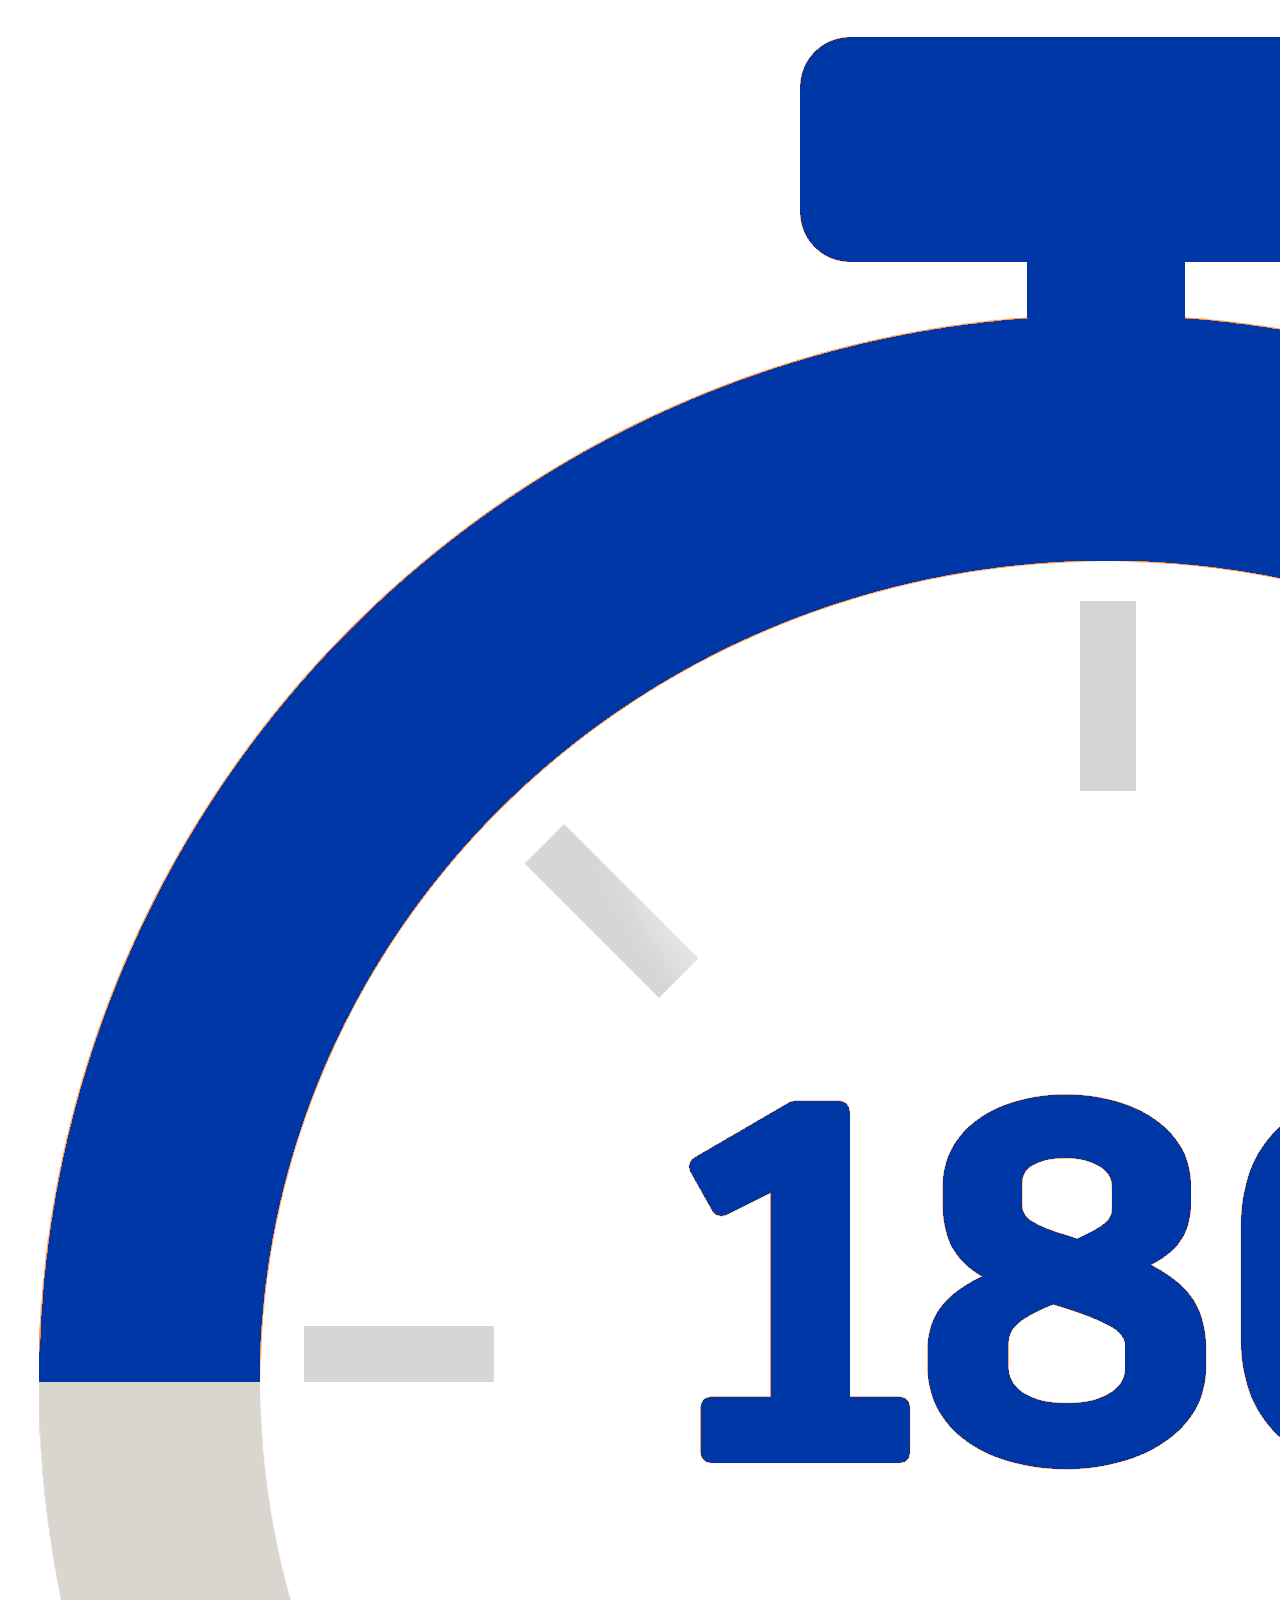
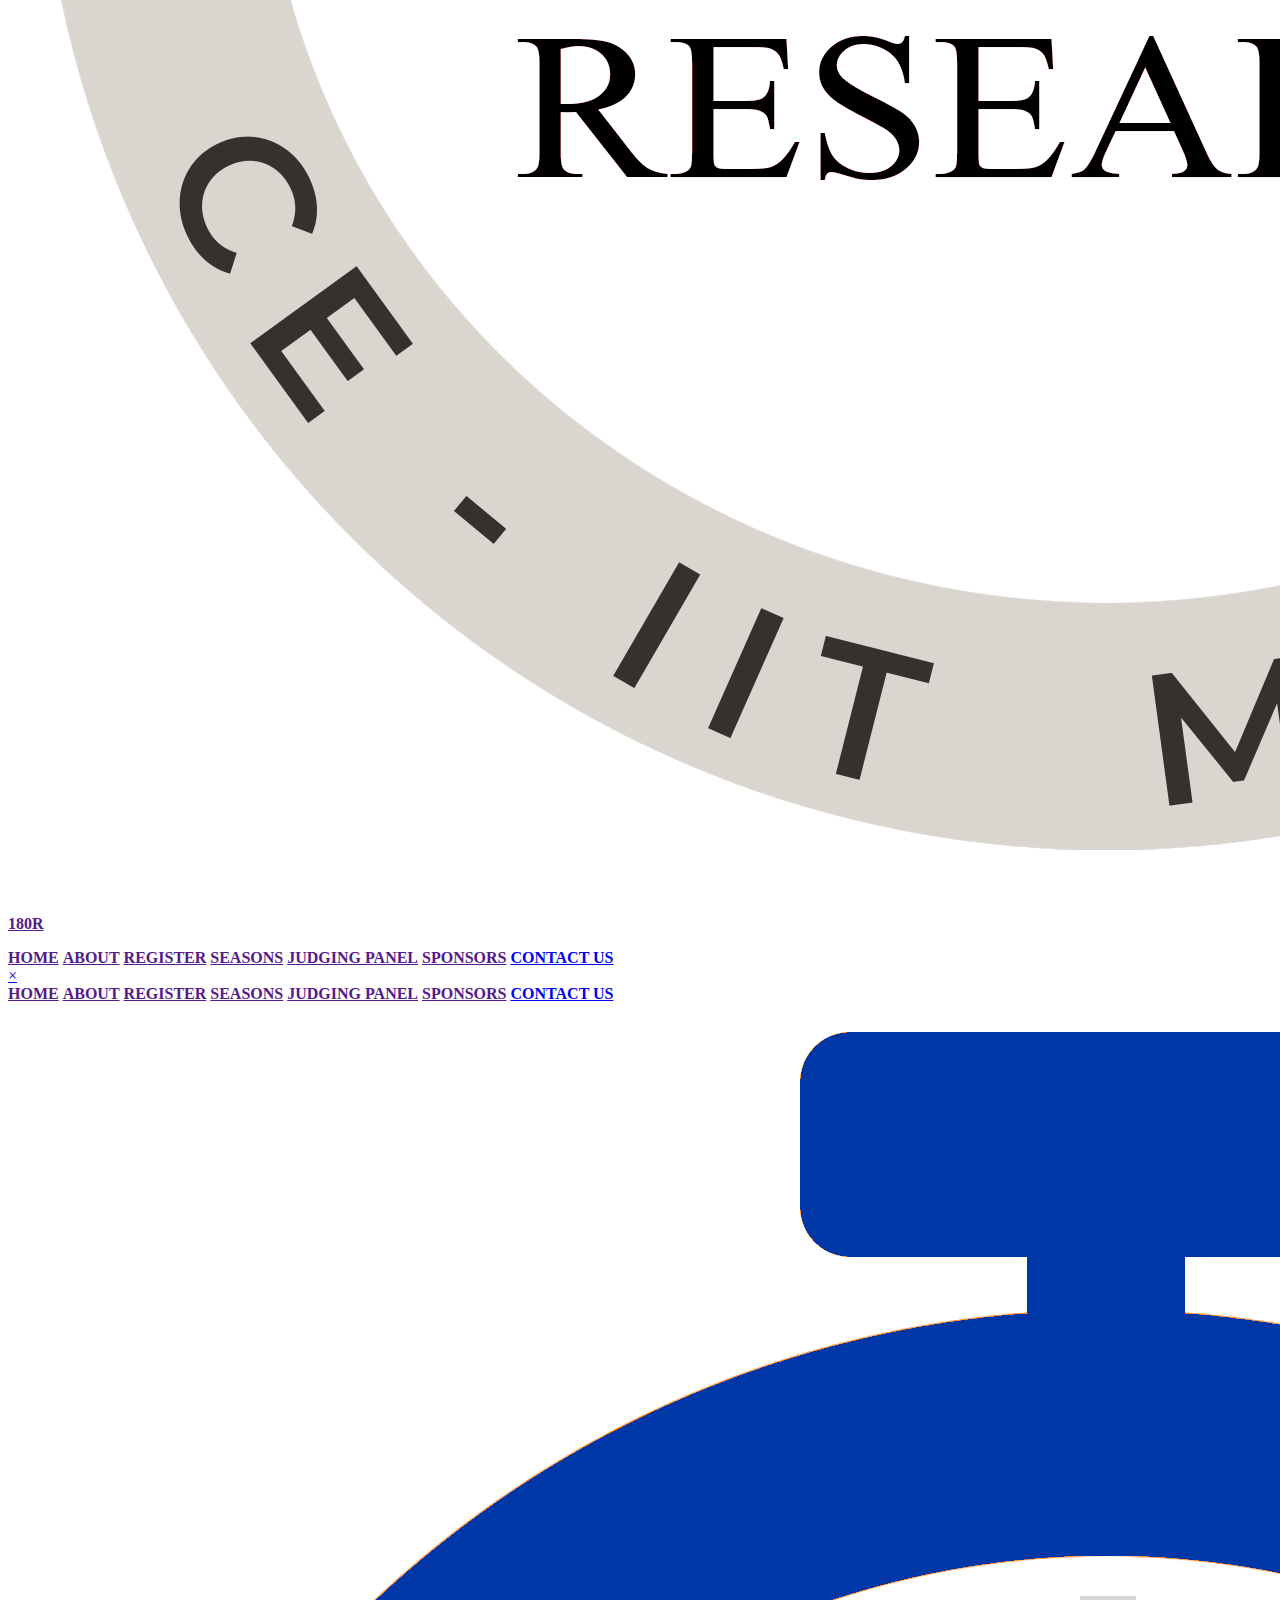
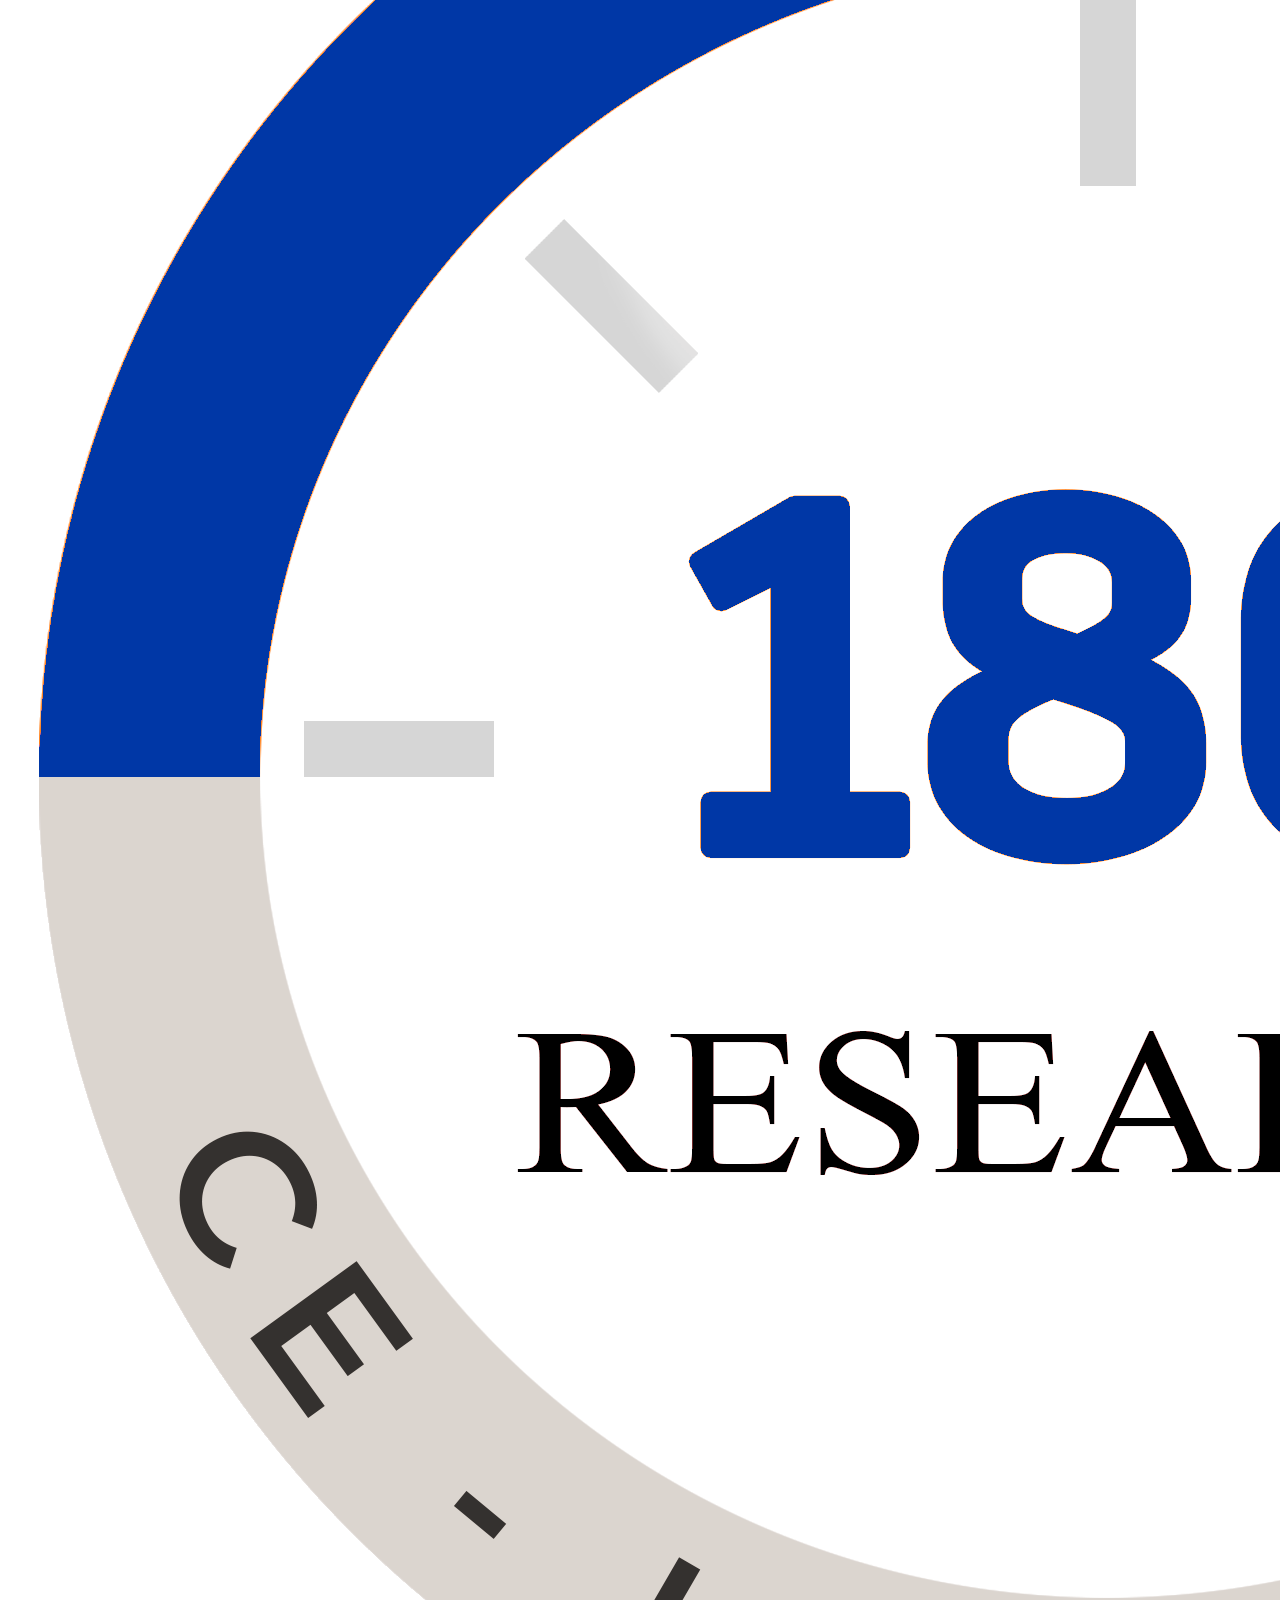
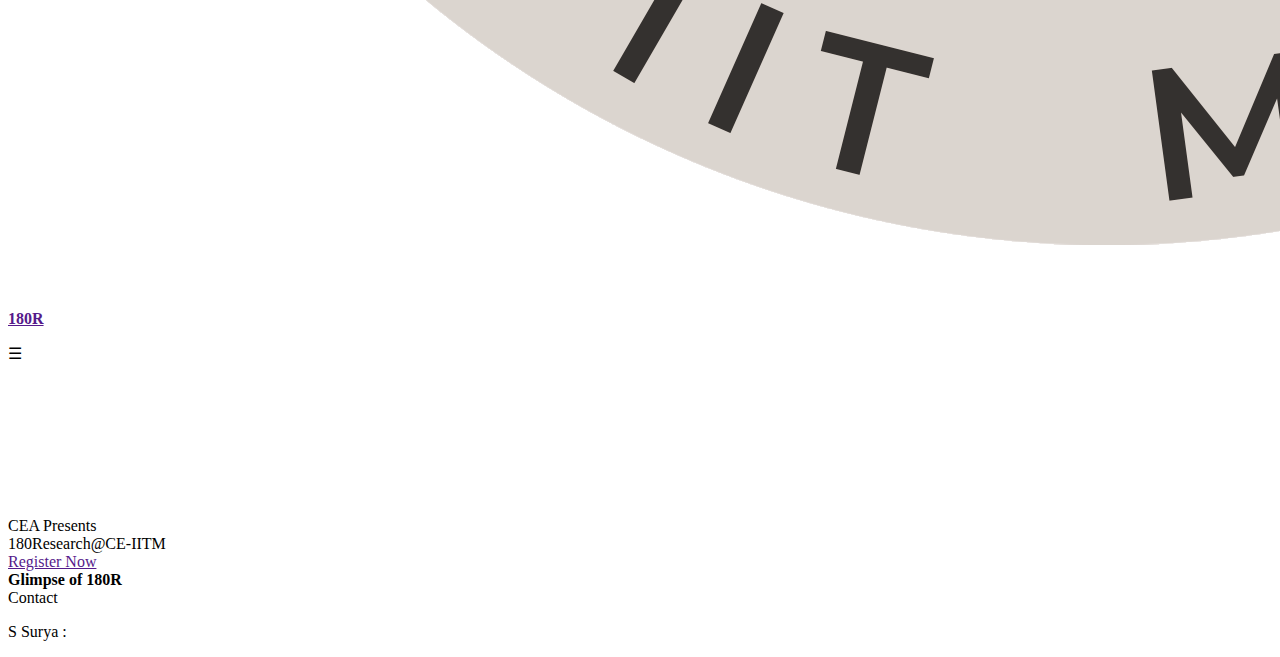
==== index.html @ 9e599d55 "Update and rename home.html to index.html" ====
<!DOCTYPE html>
<html>
<head>
<meta name="viewport" content="width=device-width, initial-scale=1">
<title>180R</title>
<link rel="stylesheet" type="text/css" href="style.css">
</head>
<body>

<script src="js.js"></script>

<div id="navbar">
  <a href="" style="padding: 0;"><img src='180R-Logo.png'><p><b>180R</b></p></a>
  <a href=""><b>HOME</b></a>
  <a href=""><b>ABOUT</b></a>
  <a href=""><b>REGISTER</b></a>
  <a href=""><b>SEASONS</b></a>
  <a href=""><b>JUDGING PANEL</b></a>
  <a href=""><b>SPONSORS</b></a>
  <a href="#contact"><b>CONTACT US</b></a>
</div>

<div id="menu" class="overlay">
    <a href="javascript:void(0)" class="closebtn" onclick="closeMenu()">&times;</a>
    <div class="overlay-content">
    <a href=""><b>HOME</b></a>
    <a href=""><b>ABOUT</b></a>
    <a href=""><b>REGISTER</b></a>
    <a href=""><b>SEASONS</b></a>
    <a href=""><b>JUDGING PANEL</b></a>
    <a href=""><b>SPONSORS</b></a>
    <a href="#contact" onclick="closeMenu()"><b>CONTACT US</b></a></div>
</div>

<div id="mobile-navbar">
    <a href="" id="mobile" style="padding: 0;"><img src='180R-Logo.png'>
    <p><b>180R</b></p></a>
    <span onclick="openMenu()">&#9776;</span>
</div>

<section id="video-slides">
    <video id="slider" autoplay muted loop>
        <source src="180R.mp4" type="video/mp4">
    </video>
    <div class="text"><span>CEA Presents</span><br>180Research@CE-IITM</div>
    <a href="" class="register">Register Now</a>
</section>

<section id="glimpse">
    <span><b>Glimpse of 180R</b></span><br>
</section>

<section id="contact">
    <span>Contact</span><br>
    <p>S Surya :</p>
</section>
</body>
</html>
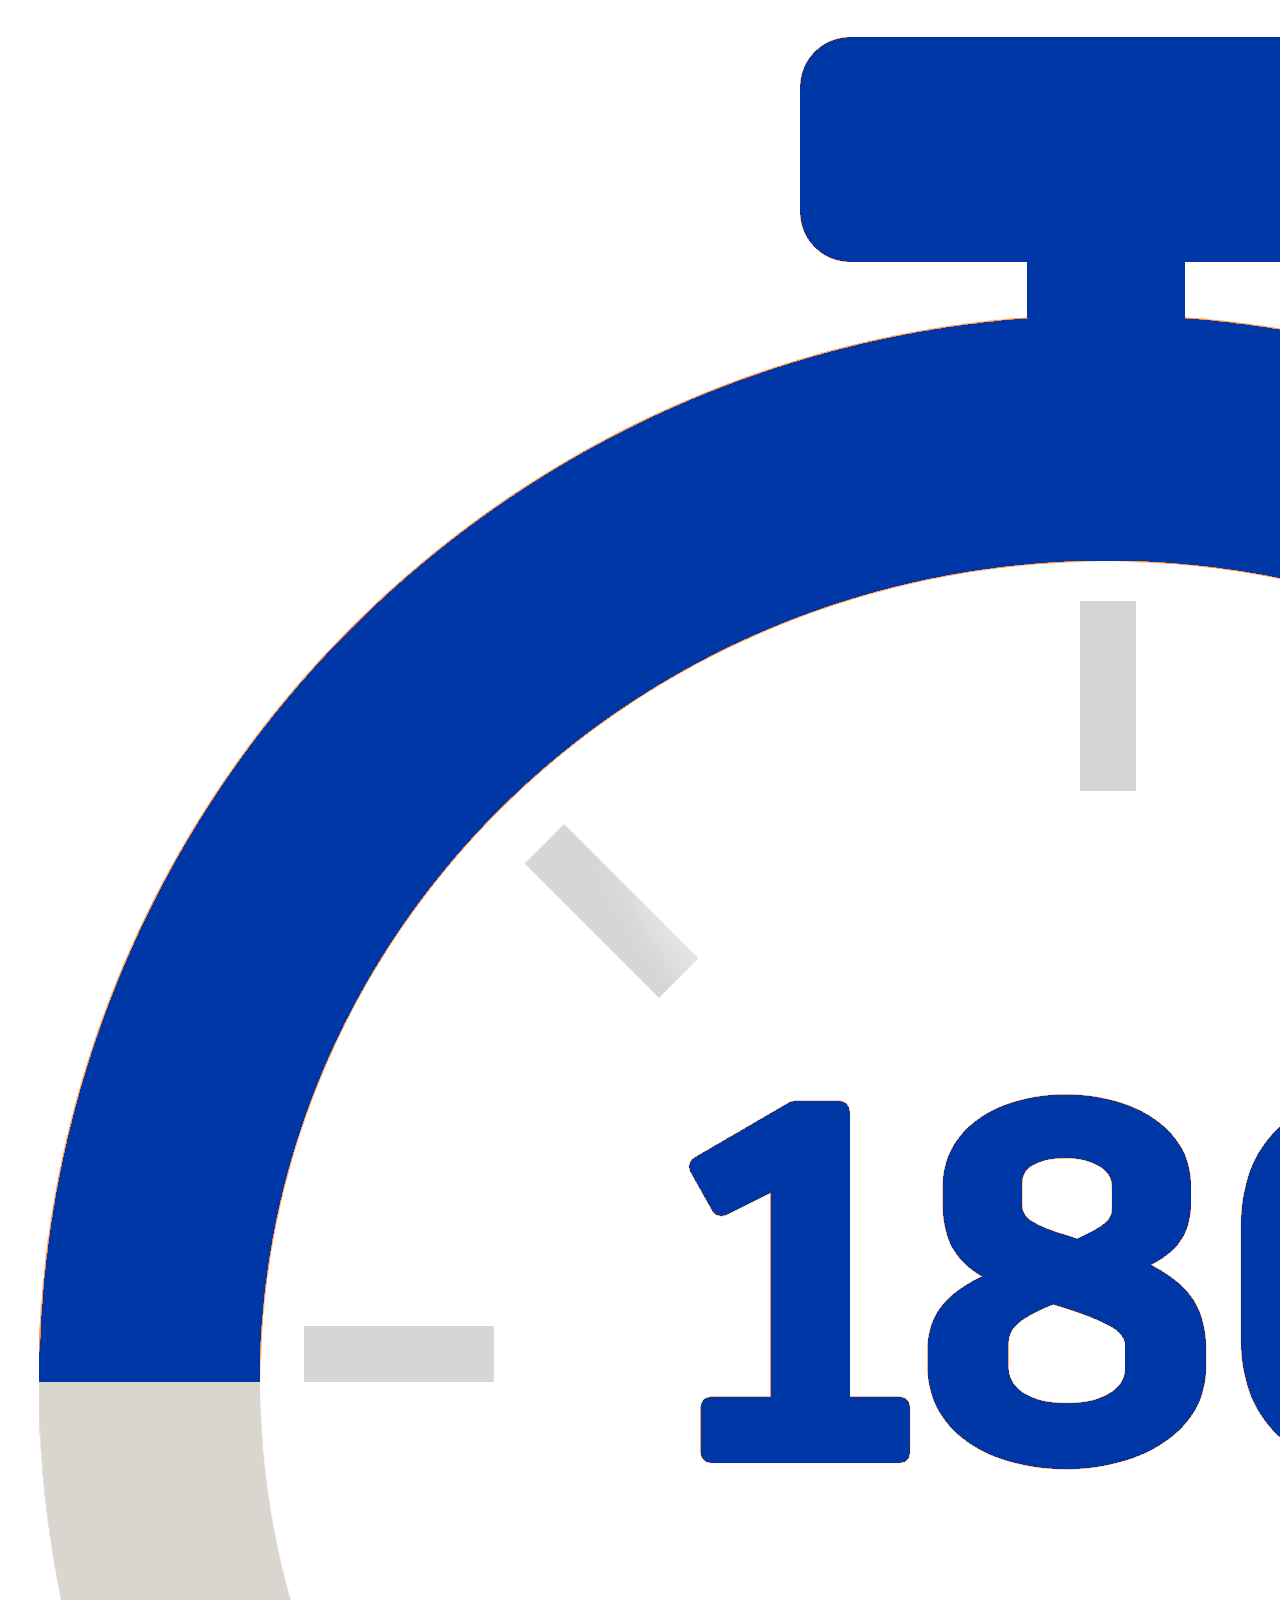
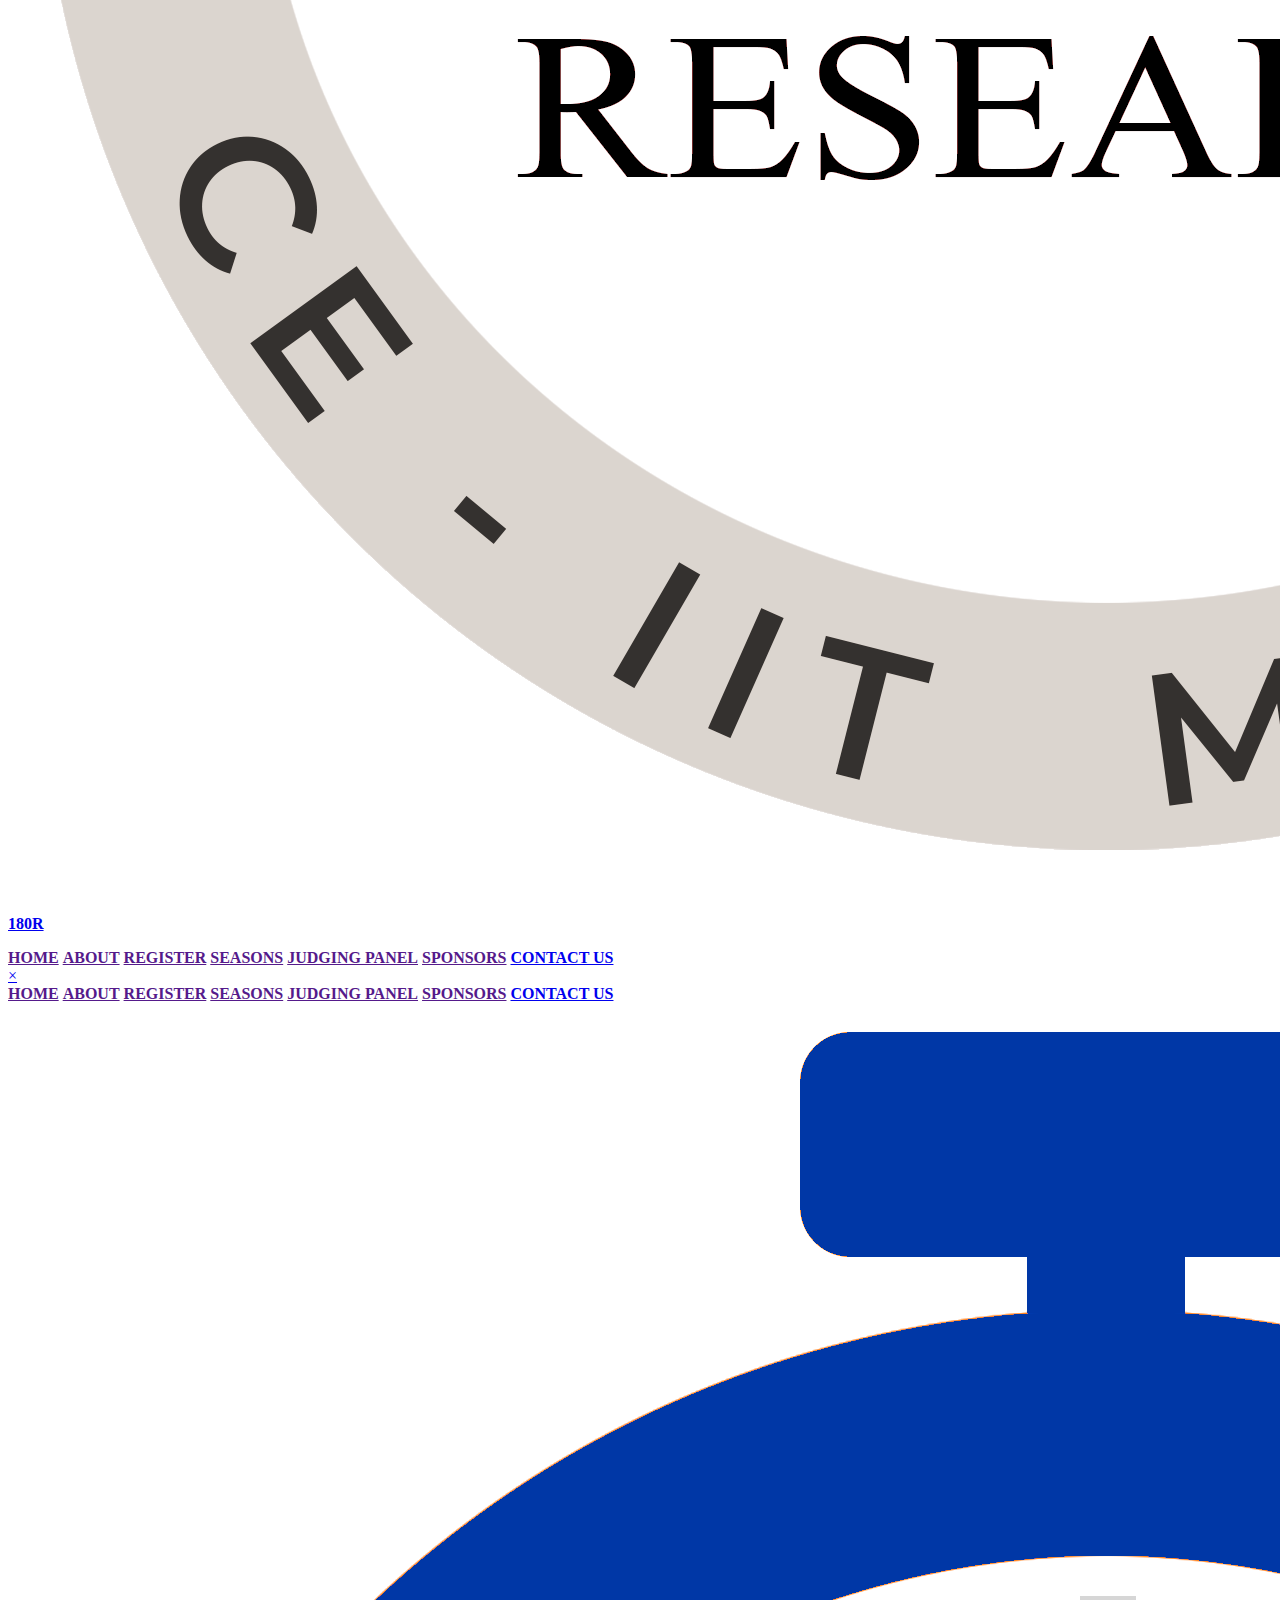
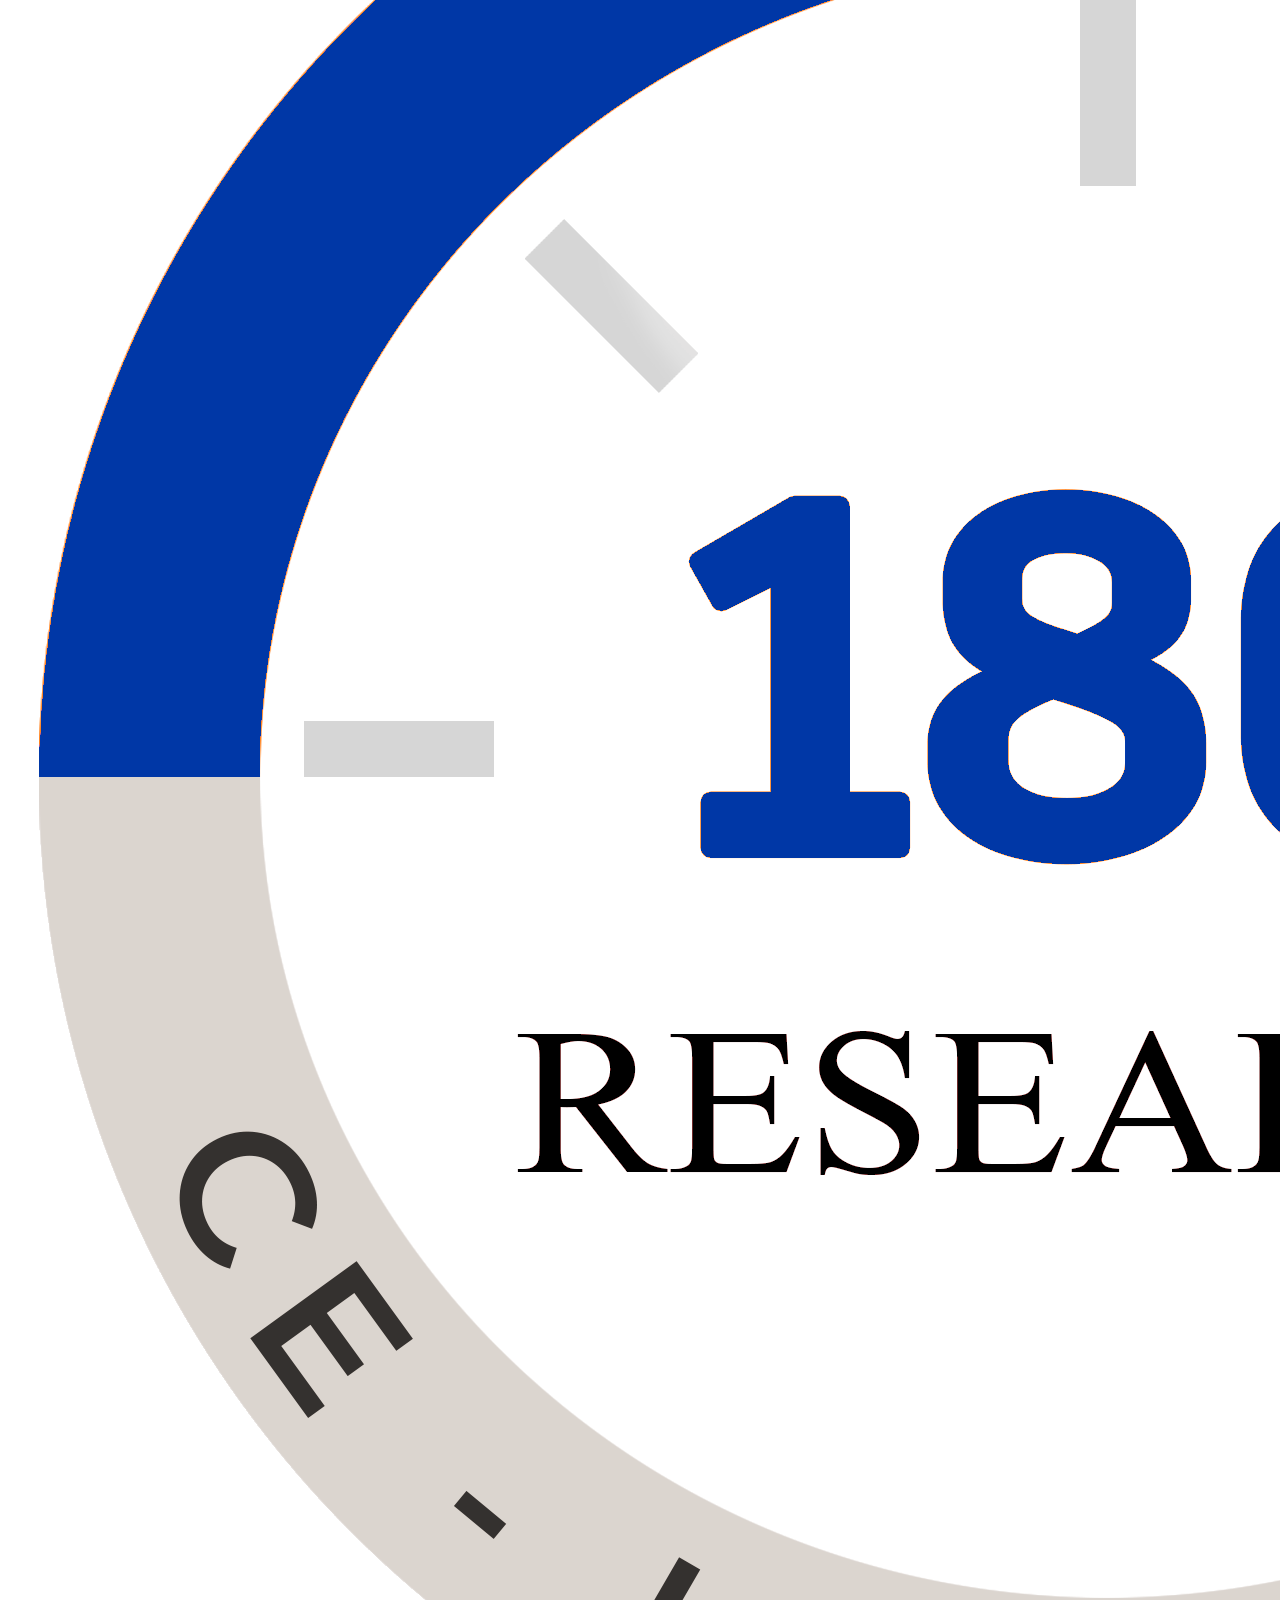
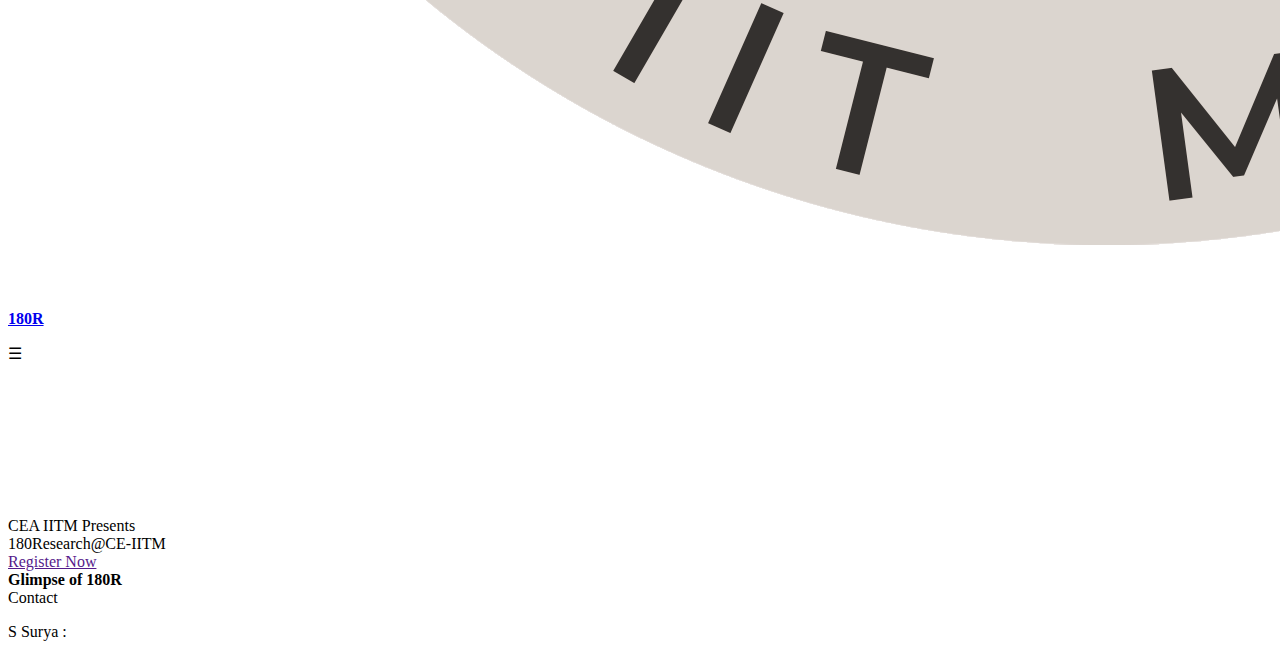
==== commit 6d244157: "Update index.html" ====
--- a/index.html
+++ b/index.html
@@ -10,7 +10,7 @@
 <script src="js.js"></script>
 
 <div id="navbar">
-  <a href="" style="padding: 0;"><img src='180R-Logo.png'><p><b>180R</b></p></a>
+  <a href="index.html" style="padding: 0;"><img src='180R-Logo.png'><p><b>180R</b></p></a>
   <a href=""><b>HOME</b></a>
   <a href=""><b>ABOUT</b></a>
   <a href=""><b>REGISTER</b></a>
@@ -29,11 +29,11 @@
     <a href=""><b>SEASONS</b></a>
     <a href=""><b>JUDGING PANEL</b></a>
     <a href=""><b>SPONSORS</b></a>
-    <a href="#contact" onclick="closeMenu()"><b>CONTACT US</b></a></div>
+    <a href="index.html#contact" onclick="closeMenu()"><b>CONTACT US</b></a></div>
 </div>
 
 <div id="mobile-navbar">
-    <a href="" id="mobile" style="padding: 0;"><img src='180R-Logo.png'>
+    <a href="index.html" id="mobile" style="padding: 0;"><img src='180R-Logo.png'>
     <p><b>180R</b></p></a>
     <span onclick="openMenu()">&#9776;</span>
 </div>
@@ -42,7 +42,7 @@
     <video id="slider" autoplay muted loop>
         <source src="180R.mp4" type="video/mp4">
     </video>
-    <div class="text"><span>CEA Presents</span><br>180Research@CE-IITM</div>
+    <div class="text"><span>CEA IITM Presents</span><br>180Research@CE-IITM</div>
     <a href="" class="register">Register Now</a>
 </section>
 
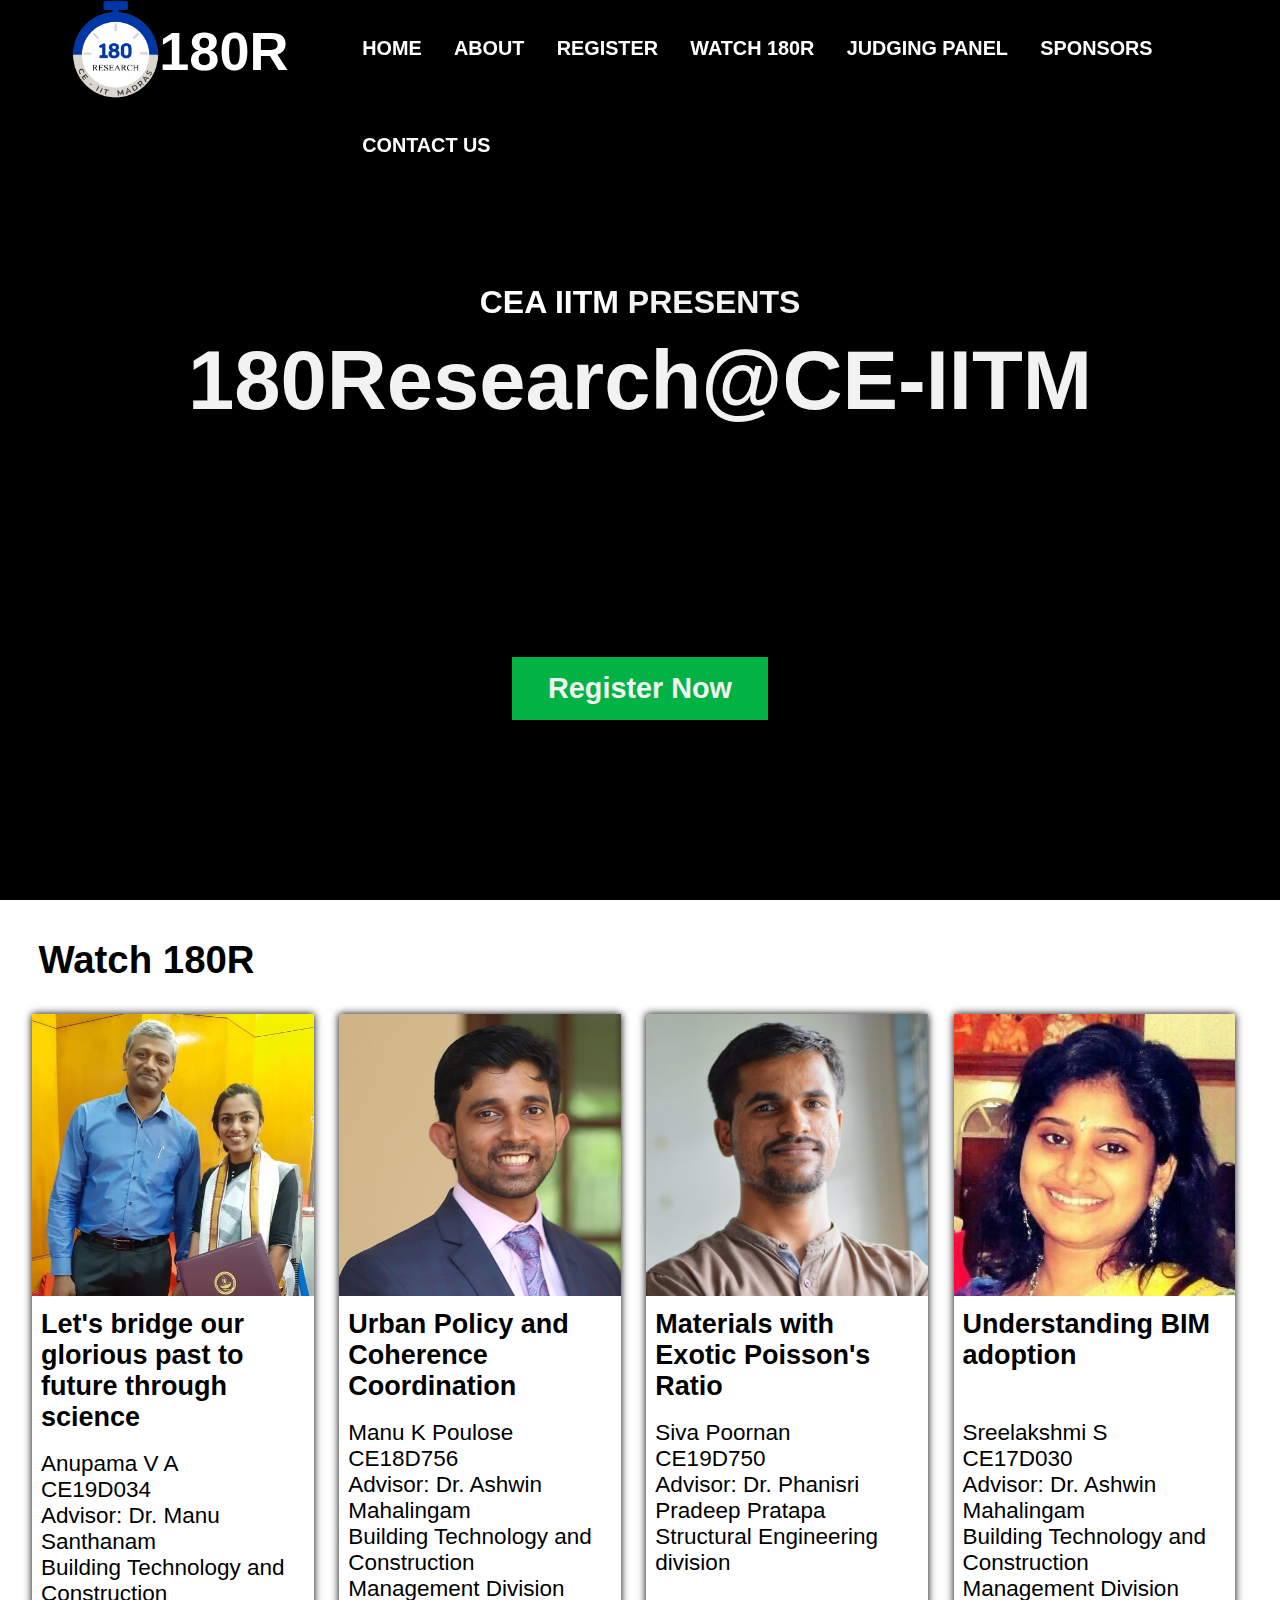
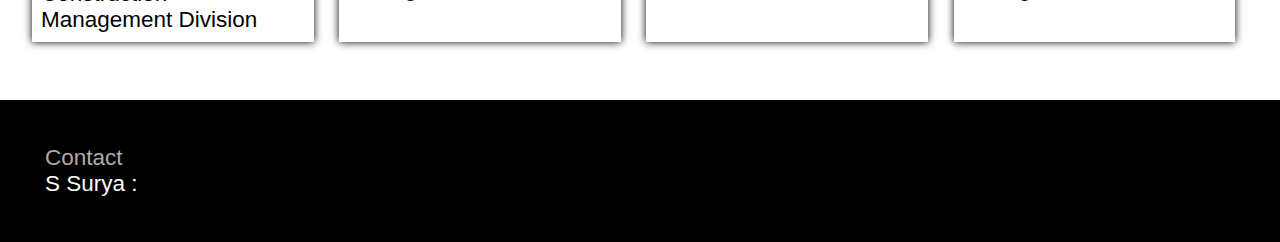
==== commit 689e4788: "Cards" ====
--- a/index.html
+++ b/index.html
@@ -11,10 +11,10 @@
 
 <div id="navbar">
   <a href="index.html" style="padding: 0;"><img src='180R-Logo.png'><p><b>180R</b></p></a>
-  <a href=""><b>HOME</b></a>
-  <a href=""><b>ABOUT</b></a>
+  <a href="index.html"><b>HOME</b></a>
+  <a href="about.html"><b>ABOUT</b></a>
   <a href=""><b>REGISTER</b></a>
-  <a href=""><b>SEASONS</b></a>
+  <a href=""><b>WATCH 180R</b></a>
   <a href=""><b>JUDGING PANEL</b></a>
   <a href=""><b>SPONSORS</b></a>
   <a href="#contact"><b>CONTACT US</b></a>
@@ -23,31 +23,54 @@
 <div id="menu" class="overlay">
     <a href="javascript:void(0)" class="closebtn" onclick="closeMenu()">&times;</a>
     <div class="overlay-content">
-    <a href=""><b>HOME</b></a>
-    <a href=""><b>ABOUT</b></a>
+    <a href="index.html"><b>HOME</b></a>
+    <a href="about.html"><b>ABOUT</b></a>
     <a href=""><b>REGISTER</b></a>
-    <a href=""><b>SEASONS</b></a>
+    <a href=""><b>WATCH 180R</b></a>
     <a href=""><b>JUDGING PANEL</b></a>
     <a href=""><b>SPONSORS</b></a>
-    <a href="index.html#contact" onclick="closeMenu()"><b>CONTACT US</b></a></div>
+    <a href="#contact" onclick="closeMenu()"><b>CONTACT US</b></a></div>
 </div>
 
 <div id="mobile-navbar">
-    <a href="index.html" id="mobile" style="padding: 0;"><img src='180R-Logo.png'>
+    <a href="" id="mobile" style="padding: 0;"><img src='180R-Logo.png'>
     <p><b>180R</b></p></a>
     <span onclick="openMenu()">&#9776;</span>
 </div>
 
 <section id="video-slides">
+    <div class="bg-overlay"></div>
     <video id="slider" autoplay muted loop>
         <source src="180R.mp4" type="video/mp4">
     </video>
-    <div class="text"><span>CEA IITM Presents</span><br>180Research@CE-IITM</div>
+    <div class="text"><span><a href="https://gargvandit.github.io/cea/" target="_blank">CEA IITM</a> PRESENTS</span><br>180Research@CE-IITM</div>
     <a href="" class="register">Register Now</a>
 </section>
 
 <section id="glimpse">
-    <span><b>Glimpse of 180R</b></span><br>
+    <a href=""><span><b>Watch 180R</b></span></a><br>
+    <div class="cards">
+        <div>
+            <a href="https://youtu.be/lANEyll5hAI" target="_blank"><img class="thumbnail" src="180R S1/Anupama V A.jpg"></a>
+            <p class="card-title">Let's bridge our glorious past to future through science</p>
+            <p class="card-details">Anupama V A<br>CE19D034<br>Advisor: Dr. Manu Santhanam<br>Building Technology and Construction Management Division</p>
+        </div>
+        <div>
+            <a href="https://youtu.be/tNwc_O3zKo8" target="_blank"><img class="thumbnail" src="180R S1/Manu K Poulose.jpeg"></a>
+            <p class="card-title">Urban Policy and Coherence Coordination</p>
+            <p class="card-details">Manu K Poulose<br>CE18D756<br>Advisor: Dr. Ashwin Mahalingam<br>Building Technology and Construction Management Division</p>
+        </div>
+        <div>
+            <a href="https://youtu.be/DDxZn5WwN-o" target="_blank"><img class="thumbnail" src="180R S1/Siva Poornan.jpg"></a>
+            <p class="card-title">Materials with Exotic Poisson's Ratio</p>
+            <p class="card-details">Siva Poornan<br>CE19D750<br>Advisor: Dr. Phanisri Pradeep Pratapa<br>Structural Engineering division</p>
+        </div>
+        <div>
+            <a href="https://youtu.be/YSc9WWiVMq8" target="_blank"><img class="thumbnail" src="180R S1/Sreelakshmi S.jpg"></a>
+            <p class="card-title">Understanding BIM adoption<br><br></p>
+            <p class="card-details">Sreelakshmi S<br>CE17D030<br>Advisor: Dr. Ashwin Mahalingam<br>Building Technology and Construction Management Division</p>
+        </div>
+    </div>
 </section>
 
 <section id="contact">
@@ -55,4 +78,4 @@
     <p>S Surya :</p>
 </section>
 </body>
-</html>
+</html>--- a/style.css
+++ b/style.css
@@ -0,0 +1,697 @@
+* {
+  margin: 0;
+  padding: 0;
+  box-sizing: border-box;
+}
+
+html {
+scroll-behavior: smooth;
+}
+
+body {
+background-color: #ffffff;
+font-family: Arial, Helvetica, sans-serif;
+overflow-x: hidden;
+max-width: 100vw;
+}
+
+/* Hide scrollbar for Chrome, Safari and Opera */
+body::-webkit-scrollbar {
+  display: none;
+}
+
+/* Hide scrollbar for IE, Edge and Firefox */
+body {
+-ms-overflow-style: none;  /* IE and Edge */
+scrollbar-width: none;  /* Firefox */
+}
+
+#mobile-navbar {
+background-color: transparent;
+position: fixed;
+z-index: 1;
+top: 0;
+width: 100%;
+display: block;
+transition: 0.5s;
+animation-name: navbar;
+animation-duration: 1s;
+}
+
+#navbar {
+background-color: transparent;
+position: fixed;
+z-index: 1;
+top: 0;
+width: 100%;
+display: block;
+transition: 0.5s;
+animation-name: navbar;
+animation-duration: 1s;
+}
+
+#mobile-navbar img {
+-webkit-touch-callout: none; /* iOS Safari */
+  -webkit-user-select: none; /* Safari */
+   -khtml-user-select: none; /* Konqueror HTML */
+     -moz-user-select: none; /* Firefox */
+      -ms-user-select: none; /* Internet Explorer/Edge */
+          user-select: none; /* Non-prefixed version, currently
+                                supported by Chrome and Opera */
+}
+
+#navbar img {
+-webkit-touch-callout: none; /* iOS Safari */
+  -webkit-user-select: none; /* Safari */
+   -khtml-user-select: none; /* Konqueror HTML */
+     -moz-user-select: none; /* Firefox */
+      -ms-user-select: none; /* Internet Explorer/Edge */
+          user-select: none; /* Non-prefixed version, currently
+                                supported by Chrome and Opera */
+}
+
+#navbar a {
+float: left;
+display: block;
+color: white;
+text-align: center;
+padding: 4.125vh 1.265vw;
+text-decoration: none;
+font-size: 1.547vw;
+}
+
+#navbar a:hover {
+color: #dfdfdf;
+}
+
+#navbar img {
+height: 11vh;
+float: left;
+margin-left: 8vh;
+}
+
+#navbar p {
+font-size: 6vh;
+float: left;
+color: white;
+padding: 0%;
+margin-right: 4.5vw;
+position: relative;
+top: 2.25vh;
+}
+
+#mobile-navbar a {
+float: left;
+display: block;
+color: white;
+text-align: center;
+padding: 4.5vh 3.25vh;
+text-decoration: none;
+font-size: 2.75vh;
+}
+
+#mobile-navbar a:hover {
+color: #dfdfdf;
+}
+
+#mobile-navbar img {
+height: 11vh;
+float: left;
+margin-left: 2vh;
+}
+
+#mobile-navbar p {
+font-size: 5vh;
+float: left;
+color: white;
+padding: 0%;
+margin: 0;
+position: relative;
+top: 2.25vh;
+}
+
+#mobile-navbar span {
+font-size: 5vh;
+cursor: pointer;
+float: right;
+padding: 1.5vh 2vh;
+color: white;
+}
+
+#video-slides {
+  position: relative;
+  width: 100vw;
+  height: 100vh;
+  overflow: hidden;
+}
+
+.bg-overlay {
+  display: block;
+  position: absolute;
+  top: 0;
+  left: 0;
+  width: 100%;
+  height: 100%;
+  content: ' ';
+  z-index: 0;
+  backface-visibility: hidden;
+  background: #000000;
+  background: linear-gradient(rgba(0,0,0,0) -50%, rgba(0,0,0,1) 100%);
+}
+
+#video-slides video {
+  position: absolute;
+  top: 0;
+  left: 0;
+  width: 100%;
+  height: 100%;
+  object-fit: cover;
+  background-color: #000000;
+  z-index: -1;
+}
+
+.text {
+  color: #f2f2f2;
+  font-size: 6.5vw;
+  font-weight: bold;
+  padding: 1.33vh 2vh;
+  position: absolute;
+  top: 25vh;
+  width: 100%;
+  text-align: center;
+  animation-name: text;
+  animation-duration: 1.5s;
+}
+
+.text span {
+font-size: 2.5vw;
+animation-name: presents;
+animation-duration: 1s;
+}
+
+.text a {
+  color: #ffffff;
+  text-decoration: none;
+}
+
+.register {
+  color: #f2f2f2;
+  background-color: #00b344;
+  width: 20vw;
+  font-weight: bold;
+  padding: 1.67vh 0;
+  font-size: 2.25vw;
+  text-decoration: none;
+  position: absolute;
+  bottom: 20vh;
+  left: 40vw;
+  text-align: center;
+  animation-name: register;
+  animation-duration: 1.5s;
+  overflow: hidden;
+  white-space: nowrap;
+}
+
+@-webkit-keyframes text {
+from {top: 40vh; opacity: 0;}
+to {top: 25vh; opacity: 1;}
+}
+
+@keyframes text {
+from {top: 40vh; opacity: 0;}
+to {top: 25vh; opacity: 1;}
+}
+
+@-webkit-keyframes presents {
+from {font-size: 1.5vw; opacity: 0;}
+to {font-size: 2.5vw; opacity: 1;}
+}
+
+@keyframes presents {
+from {font-size: 1.5vw; opacity: 0;}
+to {font-size: 2.5vw; opacity: 1;}
+}
+
+@-webkit-keyframes register {
+  from {width: 0;}
+  to {width: 20vw;}
+}
+  
+@keyframes register {
+  from {width: 0;}
+  to {width: 20vw;}
+}
+
+@-webkit-keyframes navbar {
+from {top: -11vh; opacity: 0;}
+to {top: 0; opacity: 1;}
+}
+
+@keyframes navbar {
+from {top: -11vh; opacity: 0;}
+to {top: 0; opacity: 1;}
+}
+
+@media screen and (max-width: 500px) {
+  .text {
+    font-size: 7.5vw;
+    top: 35vh;
+  }
+
+  .text span {
+    font-size: 3vw;
+  }
+  
+  @-webkit-keyframes presents {
+    from {font-size: 2vw; opacity: 0;}
+    to {font-size: 3vw; opacity: 1;}
+  }
+    
+  @keyframes presents {
+    from {font-size: 2vw; opacity: 0;}
+    to {font-size: 3vw; opacity: 1;}
+  }
+
+  @-webkit-keyframes text {
+    from {top: 50vh; opacity: 0;}
+    to {top: 35vh; opacity: 1;}
+  }
+    
+  @keyframes text {
+    from {top: 50vh; opacity: 0;}
+    to {top: 35vh; opacity: 1;}
+  }
+
+  .register {
+    width: 30vw;
+    font-size: 3vw;
+    left: 35vw;
+  }
+
+  @-webkit-keyframes register {
+    from {width: 0;}
+    to {width: 30vw;}
+  }
+    
+  @keyframes register {
+    from {width: 0;}
+    to {width: 30vw;}
+  }
+}
+
+@media screen and (max-width: 1200px) {
+#mobile-navbar {
+  display: block;
+}
+#navbar {
+  display: none;
+}
+#menu {
+  display: block;
+}
+}
+
+@media screen and (min-width: 1200px) {
+#mobile-navbar {
+  display: none;
+}
+#navbar {
+  display: block;
+}
+#menu {
+  display: none;
+}
+}
+
+.overlay {
+height: 100%;
+width: 0;
+position: fixed;
+z-index: 2;
+top: 0;
+right: 0;
+background-color: #111111;
+white-space: nowrap;
+overflow-x: hidden;
+transition: 0.5s;
+-ms-overflow-style: none;  /* IE and Edge */
+scrollbar-width: none;  /*Firefox*/
+}
+
+/* Hide scrollbar for Chrome, Safari and Opera */
+.overlay::-webkit-scrollbar {
+display: none;
+}
+
+.overlay-content {
+margin-top: 7.5vh;
+margin-right: 2vh;
+text-align: center;
+}
+
+.overlay a {
+padding: 3vh;
+text-decoration: none;
+font-size: 3.5vh;
+color: white;
+display: block;
+transition: 0.3s;
+overflow-x: hidden;
+}
+
+.overlay a:hover, .overlay a:focus {
+color: #5566ff;
+}
+
+.overlay .closebtn {
+position: absolute;
+top: 0vh;
+right: 0vh;
+font-size: 10vh;
+}
+
+#glimpse {
+  margin-top: 3vw;
+  transition: 1s;
+}
+
+#glimpse a {
+  text-decoration: none;
+  color: #000000;
+}
+
+#glimpse span {
+  margin-left: 3vw;
+  font-size: 3vw;
+}
+
+@media screen and (max-width: 500px) {
+  #glimpse span {
+    font-size: 5vw;
+  }
+}
+
+.cards {
+  display: flex;
+  flex-direction: row;
+  flex-wrap: wrap;
+  margin-top: 1.5vw;
+  margin-left: 1.5vw;
+}
+
+.cards > div {
+  background-color: #ffffff;
+  width: 22vw;
+  margin: 1vw;
+  box-shadow: 0 0 8px #000000;
+}
+
+.thumbnail {
+  width: 22vw;
+  height: auto;
+}
+
+.card-title {
+  font-size: 3vh;
+  padding: 1vh;
+  font-weight: bold;
+  cursor: default;
+}
+
+.card-details {
+  font-size: 2.5vh;
+  padding: 1vh;
+  cursor: default;
+}
+
+@media screen and (max-width: 600px) {
+  .cards {
+    flex-flow: row wrap;
+  }
+  
+  .cards > div {
+    width: 45vw;
+    text-align: center;
+    font-size: 2vw;
+    margin: 2vw;
+    box-shadow: 0 0 4px #000000;
+  }
+
+  .thumbnail {
+    width: 45vw;
+    height: auto;
+  }
+  .card-title {
+    font-size: 3vw;
+    font-weight: bold;
+  }
+  
+  .card-details {
+    font-size: 2.5vw;
+  }
+}
+
+@media screen and (max-width: 365px) {
+  .cards {
+    flex-flow: column;
+  }
+  
+  .cards > div {
+    width: 90vw;
+    text-align: center;
+    font-size: 2vw;
+    margin: 4vw;
+    box-shadow: 0 0 4px #000000;
+  }
+
+  .thumbnail {
+    width: 90vw;
+    height: auto;
+  }
+  .card-title {
+    font-size: 3vw;
+    font-weight: bold;
+    font-family: Verdana, Geneva, Tahoma, sans-serif;
+  }
+  
+  .card-details {
+    font-size: 2.5vw;
+    font-family: Verdana, Geneva, Tahoma, sans-serif;
+  }
+}
+
+#contact {
+  background-color: #000000;
+  padding: 5vh;
+  font-size: 2.5vh;
+  margin-top: 5vh;
+}
+  
+#contact span {
+  color: #acacac;
+}
+  
+#contact p {
+  color: white;
+}
+
+@media screen and (max-width: 600px) {
+  #contact {
+    padding: 5vw;
+    font-size: 3.5vw;
+  }
+}
+
+/*ABOUT PAGE*/ /*ABOUT PAGE*/ /*ABOUT PAGE*/ /*ABOUT PAGE*/ /*ABOUT PAGE*/ /*ABOUT PAGE*/ /*ABOUT PAGE*/ /*ABOUT PAGE*/ /*ABOUT PAGE*/
+
+#about-navbar {
+  background-color: #222222;
+  position: fixed;
+  top: 0;
+  width: 100%;
+  display: block;
+  animation-name: about-navbar;
+  animation-duration: 1s;
+}
+
+@media screen and (max-width: 1200px) {
+  #about-navbar {
+    display: none;
+  }
+}
+
+#about-navbar a {
+  float: left;
+  display: block;
+  color: white;
+  text-align: center;
+  padding: 4.125vh 1.265vw;
+  text-decoration: none;
+  font-size: 1.547vw;
+}
+
+#about-navbar img {
+  height: 11vh;
+  float: left;
+  margin-left: 8vh;
+}
+
+#about-navbar p {
+  font-size: 6vh;
+  float: left;
+  color: white;
+  padding: 0%;
+  margin-right: 4.5vw;
+  position: relative;
+  top: 2.5vh;
+}
+
+#about180r {
+  position: relative;
+  top: 11vh;
+  padding: 2vw;
+  width: 100vw;
+  height: fit-content;
+  margin-bottom: 5vh;
+}
+
+.collapsible {
+  background-color: #3d3d3d;
+  color: white;
+  cursor: pointer;
+  padding: 2vh 0;
+  width: 65vw;
+  border: none;
+  text-align: left;
+  outline: none;
+  font-size: 4vh;
+  margin-top: 1vh;
+  white-space: nowrap;
+  animation-name: collapsible;
+}
+
+.active, .collapsible:hover {
+  background-color: #202020;
+}
+
+.content {
+  padding: 0 1vh;
+  max-height: 0;
+  width: 65vw;
+  overflow: hidden;
+  transition: max-height 0.2s ease-out;
+  background-color: #f1f1f1;
+  animation-name: collapsible;
+}
+
+.collapsible span {
+  margin-left: 2vw;
+  animation-name: about-content;
+}
+
+@-webkit-keyframes about-navbar {
+  from {top: -12vh;}
+  to {top: 0;}
+}
+  
+@keyframes about-navbar {
+  from {top: -12vh;}
+  to {top: 0;}
+}
+
+@-webkit-keyframes collapsible {
+  from {width: 0}
+  to {width: 65vw}
+}
+  
+@keyframes collapsible {
+  from {width: 0}
+  to {width: 65vw}
+}
+
+@-webkit-keyframes about-content {
+  from {opacity: 0;}
+  to {opacity: 1;}
+}
+
+@keyframes about-content {
+  from {opacity: 0;}
+  to {opacity: 1;}
+}
+
+.content p {
+  padding: 3vh;
+  font-size: 3vh;
+}
+
+@media screen and (max-width: 875px) {
+  .collapsible {
+    cursor: pointer;
+    padding: 2vw 0;
+    width: 96vw;
+    border: none;
+    text-align: left;
+    outline: none;
+    font-size: 2.75vw;
+    margin-top: 1vw;
+  }
+  
+  .content {
+    padding: 0 1vw;
+    width: 96vw;
+    max-height: 0;
+  }
+  
+  .content p {
+    padding: 2.5vw;
+    font-size: 2.5vw;
+  }
+
+  @-webkit-keyframes collapsible {
+    from {width: 0}
+    to {width: 96vw}
+  }
+    
+  @keyframes collapsible {
+    from {width: 0}
+    to {width: 96vw}
+  }
+}
+
+@media screen and (max-width: 500px) {
+  .collapsible {
+    cursor: pointer;
+    padding: 2vh 0;
+    width: 96vw;
+    border: none;
+    text-align: left;
+    outline: none;
+    font-size: 3.5vw;
+    margin-top: 1vw;
+  }
+
+  .collapsible span {
+    margin-left: 2vh;
+  }
+
+  .content {
+    padding: 0 1vw;
+    width: 96vw;
+    max-height: 0;
+  }
+  
+  .content p {
+    padding: 3vw;
+    font-size: 3.5vw;
+  }
+
+  @-webkit-keyframes collapsible {
+    from {width: 0}
+    to {width: 96vw}
+  }
+    
+  @keyframes collapsible {
+    from {width: 0}
+    to {width: 96vw}
+  }
+}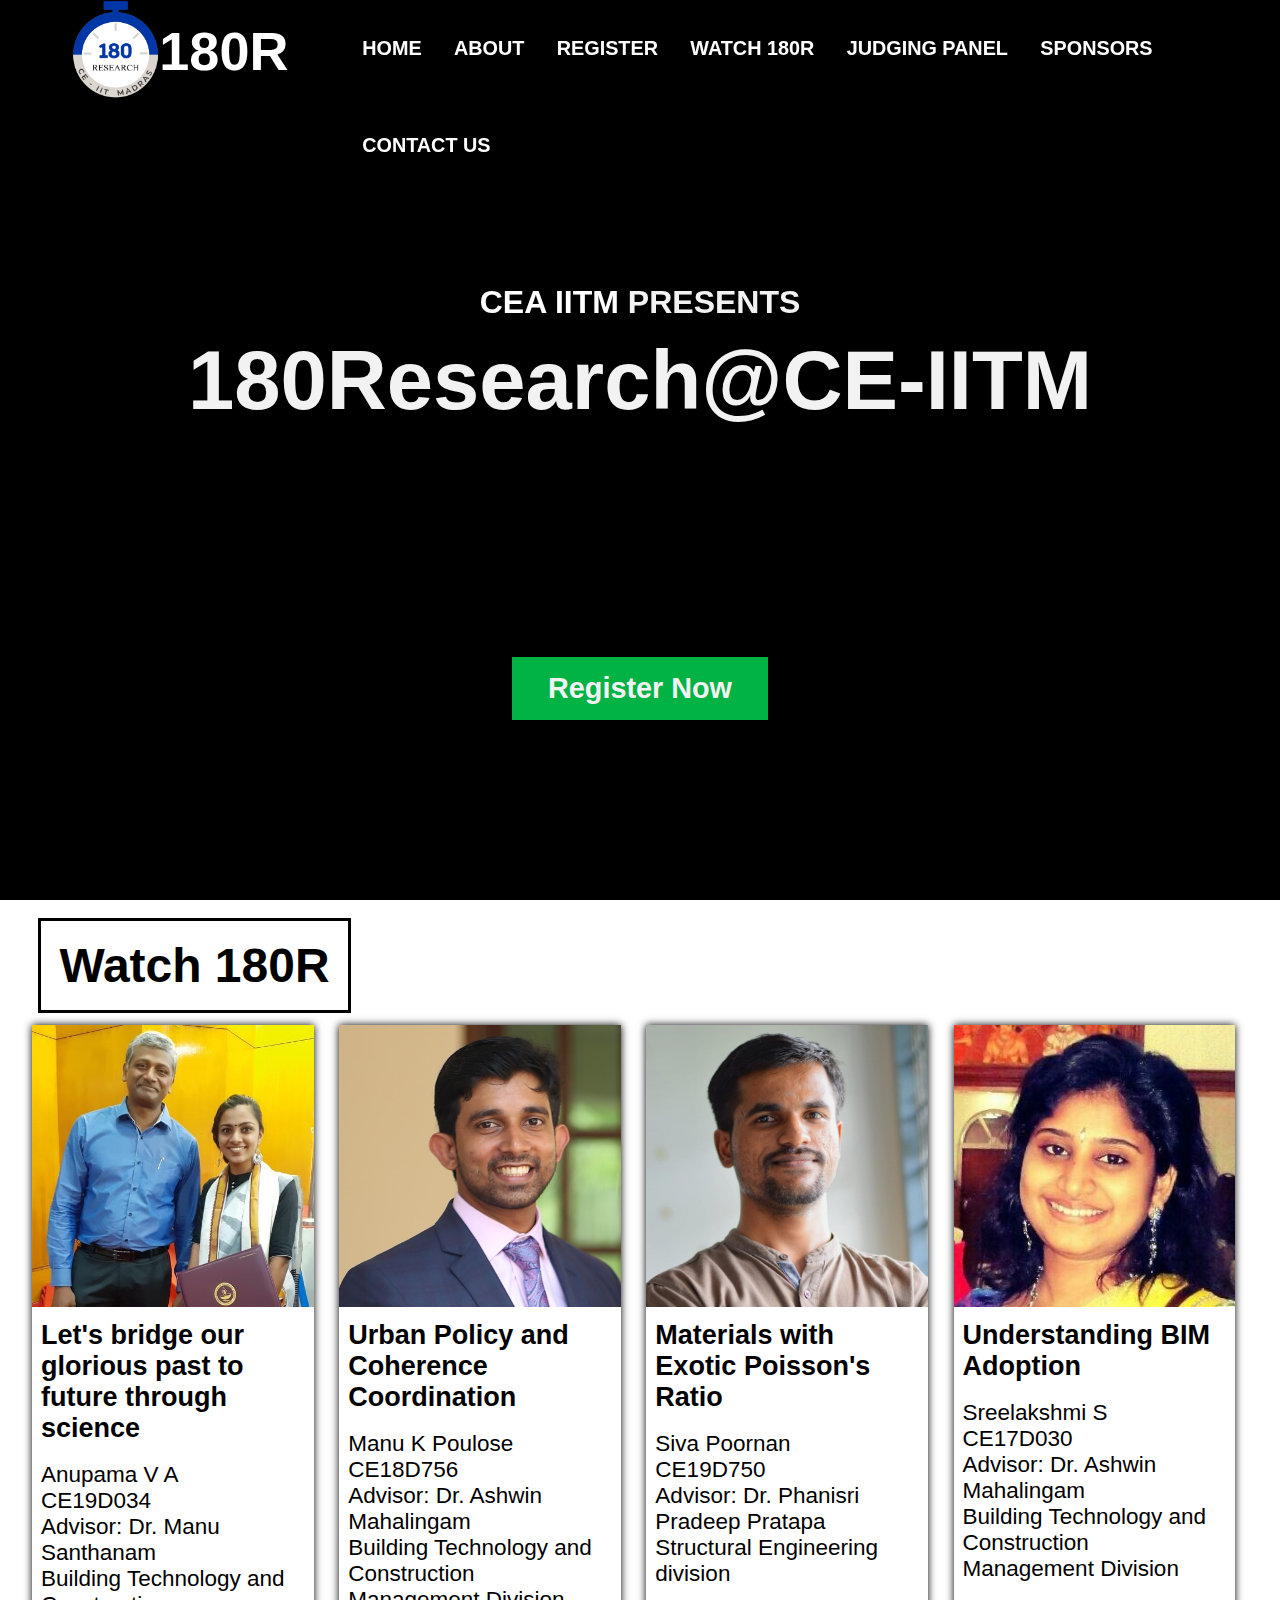
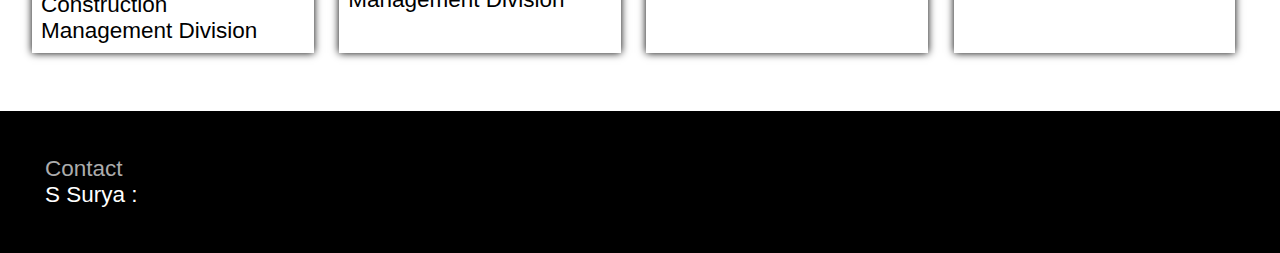
==== commit c89a4788: "Small Updates" ====
--- a/index.html
+++ b/index.html
@@ -67,7 +67,7 @@
         </div>
         <div>
             <a href="https://youtu.be/YSc9WWiVMq8" target="_blank"><img class="thumbnail" src="180R S1/Sreelakshmi S.jpg"></a>
-            <p class="card-title">Understanding BIM adoption<br><br></p>
+            <p class="card-title">Understanding BIM Adoption</p>
             <p class="card-details">Sreelakshmi S<br>CE17D030<br>Advisor: Dr. Ashwin Mahalingam<br>Building Technology and Construction Management Division</p>
         </div>
     </div>
@@ -78,4 +78,4 @@
     <p>S Surya :</p>
 </section>
 </body>
-</html>+</html>
--- a/style.css
+++ b/style.css
@@ -382,7 +382,15 @@
 
 #glimpse span {
   margin-left: 3vw;
-  font-size: 3vw;
+  font-size: 5.33vh;
+  padding: 2vh;
+  border: 3px solid #000000;
+}
+
+#glimpse span:hover {
+  color: #5566ff;
+  border-color: #5566ff;
+  transition: 0.2s;
 }
 
 @media screen and (max-width: 500px) {
@@ -552,7 +560,6 @@
   padding: 2vw;
   width: 100vw;
   height: fit-content;
-  margin-bottom: 5vh;
 }
 
 .collapsible {
@@ -694,4 +701,4 @@
     from {width: 0}
     to {width: 96vw}
   }
-}+}
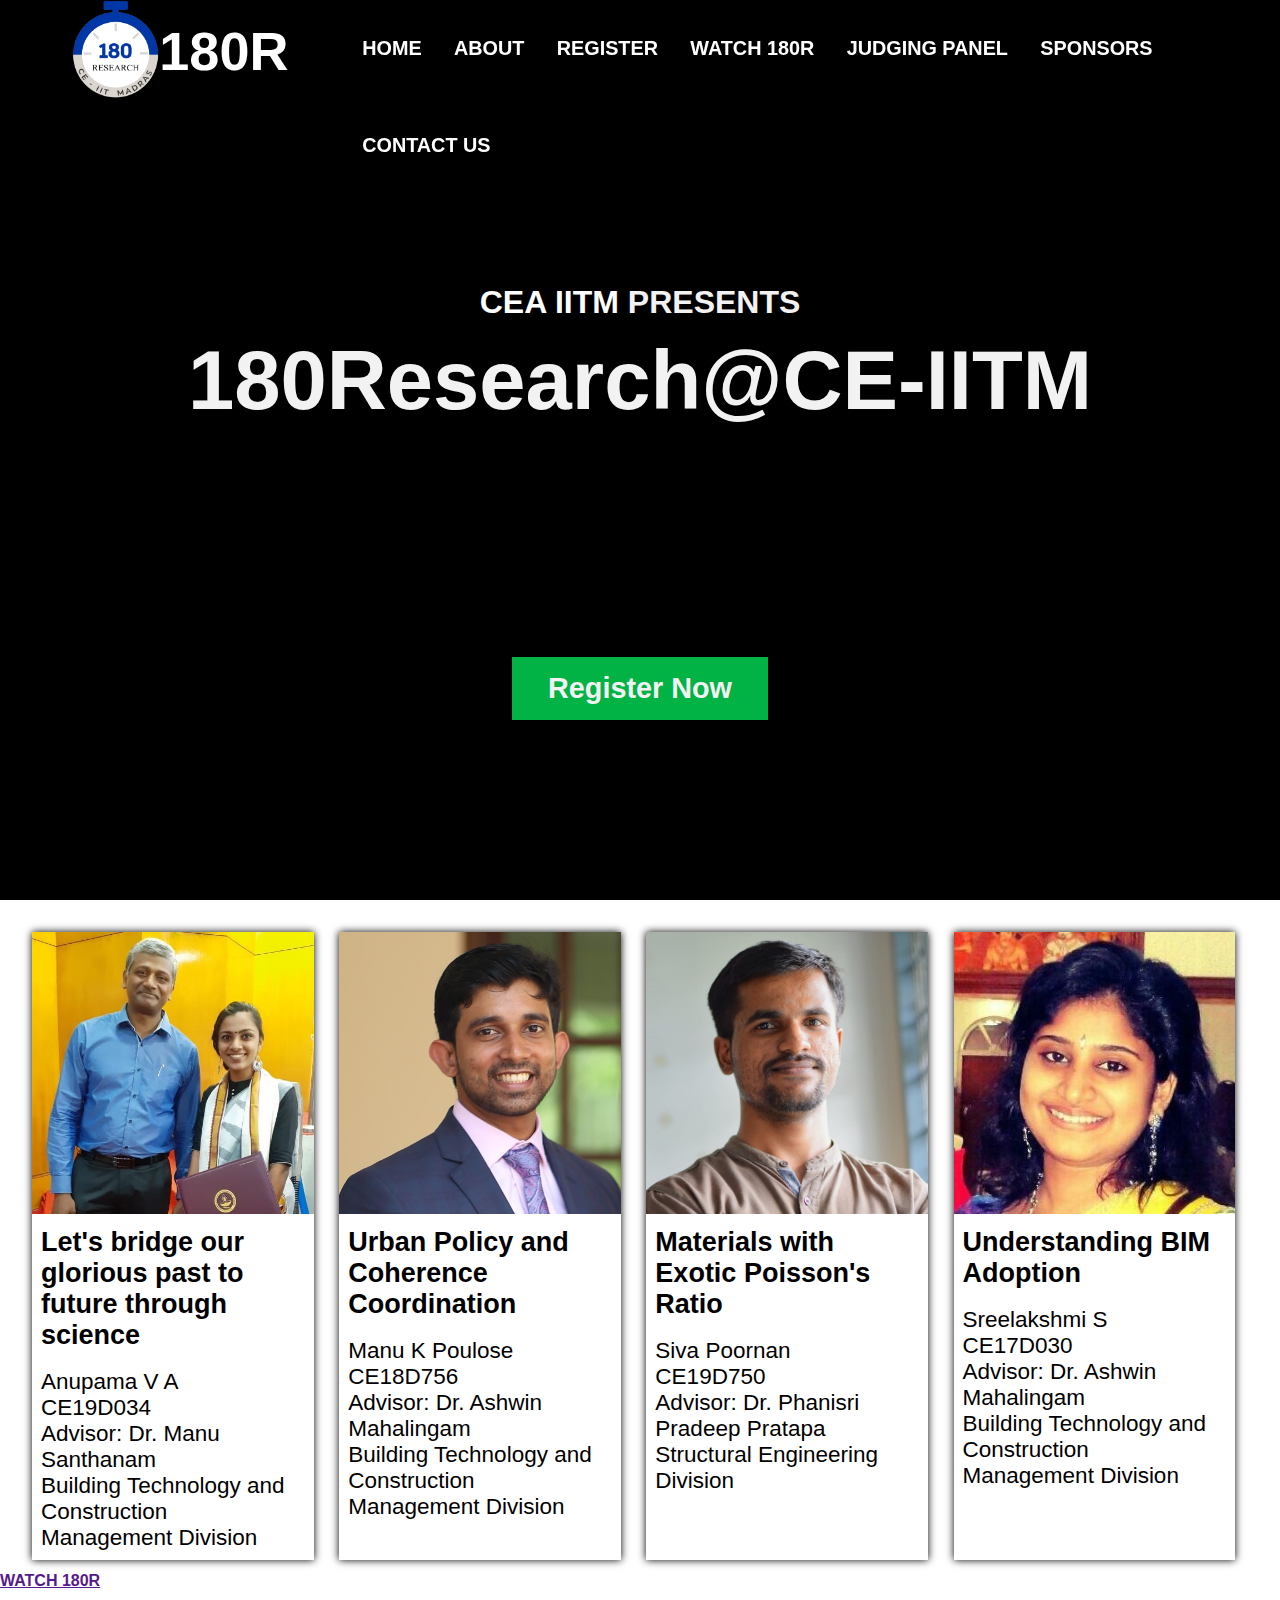
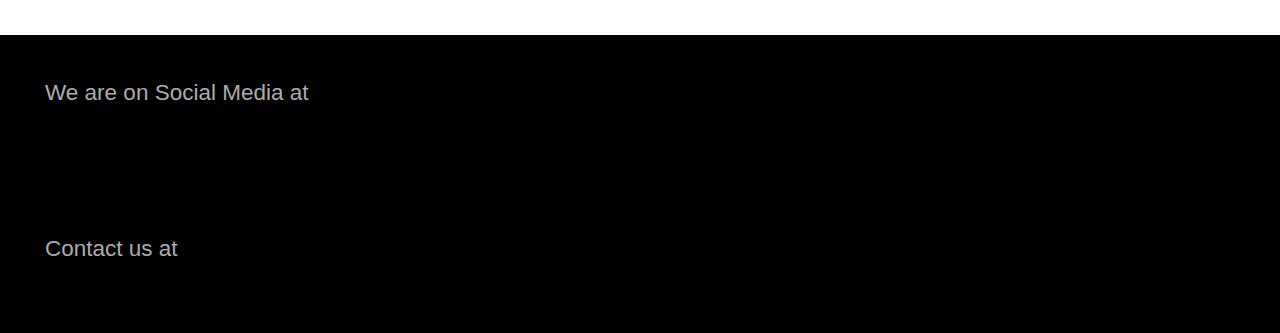
==== commit 2db9dd62: "180R to 180Research" ====
--- a/index.html
+++ b/index.html
@@ -2,7 +2,8 @@
 <html>
 <head>
 <meta name="viewport" content="width=device-width, initial-scale=1">
-<title>180R</title>
+<link rel="icon" type="image/png" href="icon3.png">
+<title>180Research</title>
 <link rel="stylesheet" type="text/css" href="style.css">
 </head>
 <body>
@@ -39,7 +40,6 @@
 </div>
 
 <section id="video-slides">
-    <div class="bg-overlay"></div>
     <video id="slider" autoplay muted loop>
         <source src="180R.mp4" type="video/mp4">
     </video>
@@ -47,35 +47,39 @@
     <a href="" class="register">Register Now</a>
 </section>
 
-<section id="glimpse">
-    <a href=""><span><b>Watch 180R</b></span></a><br>
-    <div class="cards">
-        <div>
-            <a href="https://youtu.be/lANEyll5hAI" target="_blank"><img class="thumbnail" src="180R S1/Anupama V A.jpg"></a>
-            <p class="card-title">Let's bridge our glorious past to future through science</p>
-            <p class="card-details">Anupama V A<br>CE19D034<br>Advisor: Dr. Manu Santhanam<br>Building Technology and Construction Management Division</p>
-        </div>
-        <div>
-            <a href="https://youtu.be/tNwc_O3zKo8" target="_blank"><img class="thumbnail" src="180R S1/Manu K Poulose.jpeg"></a>
-            <p class="card-title">Urban Policy and Coherence Coordination</p>
-            <p class="card-details">Manu K Poulose<br>CE18D756<br>Advisor: Dr. Ashwin Mahalingam<br>Building Technology and Construction Management Division</p>
-        </div>
-        <div>
-            <a href="https://youtu.be/DDxZn5WwN-o" target="_blank"><img class="thumbnail" src="180R S1/Siva Poornan.jpg"></a>
-            <p class="card-title">Materials with Exotic Poisson's Ratio</p>
-            <p class="card-details">Siva Poornan<br>CE19D750<br>Advisor: Dr. Phanisri Pradeep Pratapa<br>Structural Engineering division</p>
-        </div>
-        <div>
-            <a href="https://youtu.be/YSc9WWiVMq8" target="_blank"><img class="thumbnail" src="180R S1/Sreelakshmi S.jpg"></a>
-            <p class="card-title">Understanding BIM Adoption</p>
-            <p class="card-details">Sreelakshmi S<br>CE17D030<br>Advisor: Dr. Ashwin Mahalingam<br>Building Technology and Construction Management Division</p>
-        </div>
+<div class="cards">
+    <div>
+        <a href="https://youtu.be/lANEyll5hAI" target="_blank"><img class="thumbnail" src="180R S1/Anupama V A.jpg"></a>
+        <p class="card-title">Let's bridge our glorious past to future through science</p>
+        <p class="card-details">Anupama V A<br>CE19D034<br>Advisor: Dr. Manu Santhanam<br>Building Technology and Construction Management Division</p>
     </div>
-</section>
+    <div>
+        <a href="https://youtu.be/tNwc_O3zKo8" target="_blank"><img class="thumbnail" src="180R S1/Manu K Poulose.jpeg"></a>
+        <p class="card-title">Urban Policy and Coherence Coordination</p>
+        <p class="card-details">Manu K Poulose<br>CE18D756<br>Advisor: Dr. Ashwin Mahalingam<br>Building Technology and Construction Management Division</p>
+    </div>
+    <div>
+        <a href="https://youtu.be/DDxZn5WwN-o" target="_blank"><img class="thumbnail" src="180R S1/Siva Poornan.jpg"></a>
+        <p class="card-title">Materials with Exotic Poisson's Ratio</p>
+        <p class="card-details">Siva Poornan<br>CE19D750<br>Advisor: Dr. Phanisri Pradeep Pratapa<br>Structural Engineering Division</p>
+    </div>
+    <div>
+        <a href="https://youtu.be/YSc9WWiVMq8" target="_blank"><img class="thumbnail" src="180R S1/Sreelakshmi S.jpg"></a>
+        <p class="card-title">Understanding BIM Adoption</p>
+        <p class="card-details">Sreelakshmi S<br>CE17D030<br>Advisor: Dr. Ashwin Mahalingam<br>Building Technology and Construction Management Division</p>
+    </div>
+</div>
 
-<section id="contact">
-    <span>Contact</span><br>
-    <p>S Surya :</p>
-</section>
+<a href="" id="watch180r"><b>WATCH 180R</b></a>
+
+<div id="contact">
+    <div>
+        <span>We are on Social Media at</span><br>Instagram<br>Facebook<br>YouTube<br>Twitter<br>Linked In
+    </div>
+    <div>
+        <span>Contact us at</span><br>S Surya:
+    </div>
+</div>
+
 </body>
 </html>
--- a/style.css
+++ b/style.css
@@ -396,6 +396,7 @@
 @media screen and (max-width: 500px) {
   #glimpse span {
     font-size: 5vw;
+    padding: 1.67vw;
   }
 }
 
@@ -513,7 +514,7 @@
 /*ABOUT PAGE*/ /*ABOUT PAGE*/ /*ABOUT PAGE*/ /*ABOUT PAGE*/ /*ABOUT PAGE*/ /*ABOUT PAGE*/ /*ABOUT PAGE*/ /*ABOUT PAGE*/ /*ABOUT PAGE*/
 
 #about-navbar {
-  background-color: #222222;
+  background-color: #111111;
   position: fixed;
   top: 0;
   width: 100%;
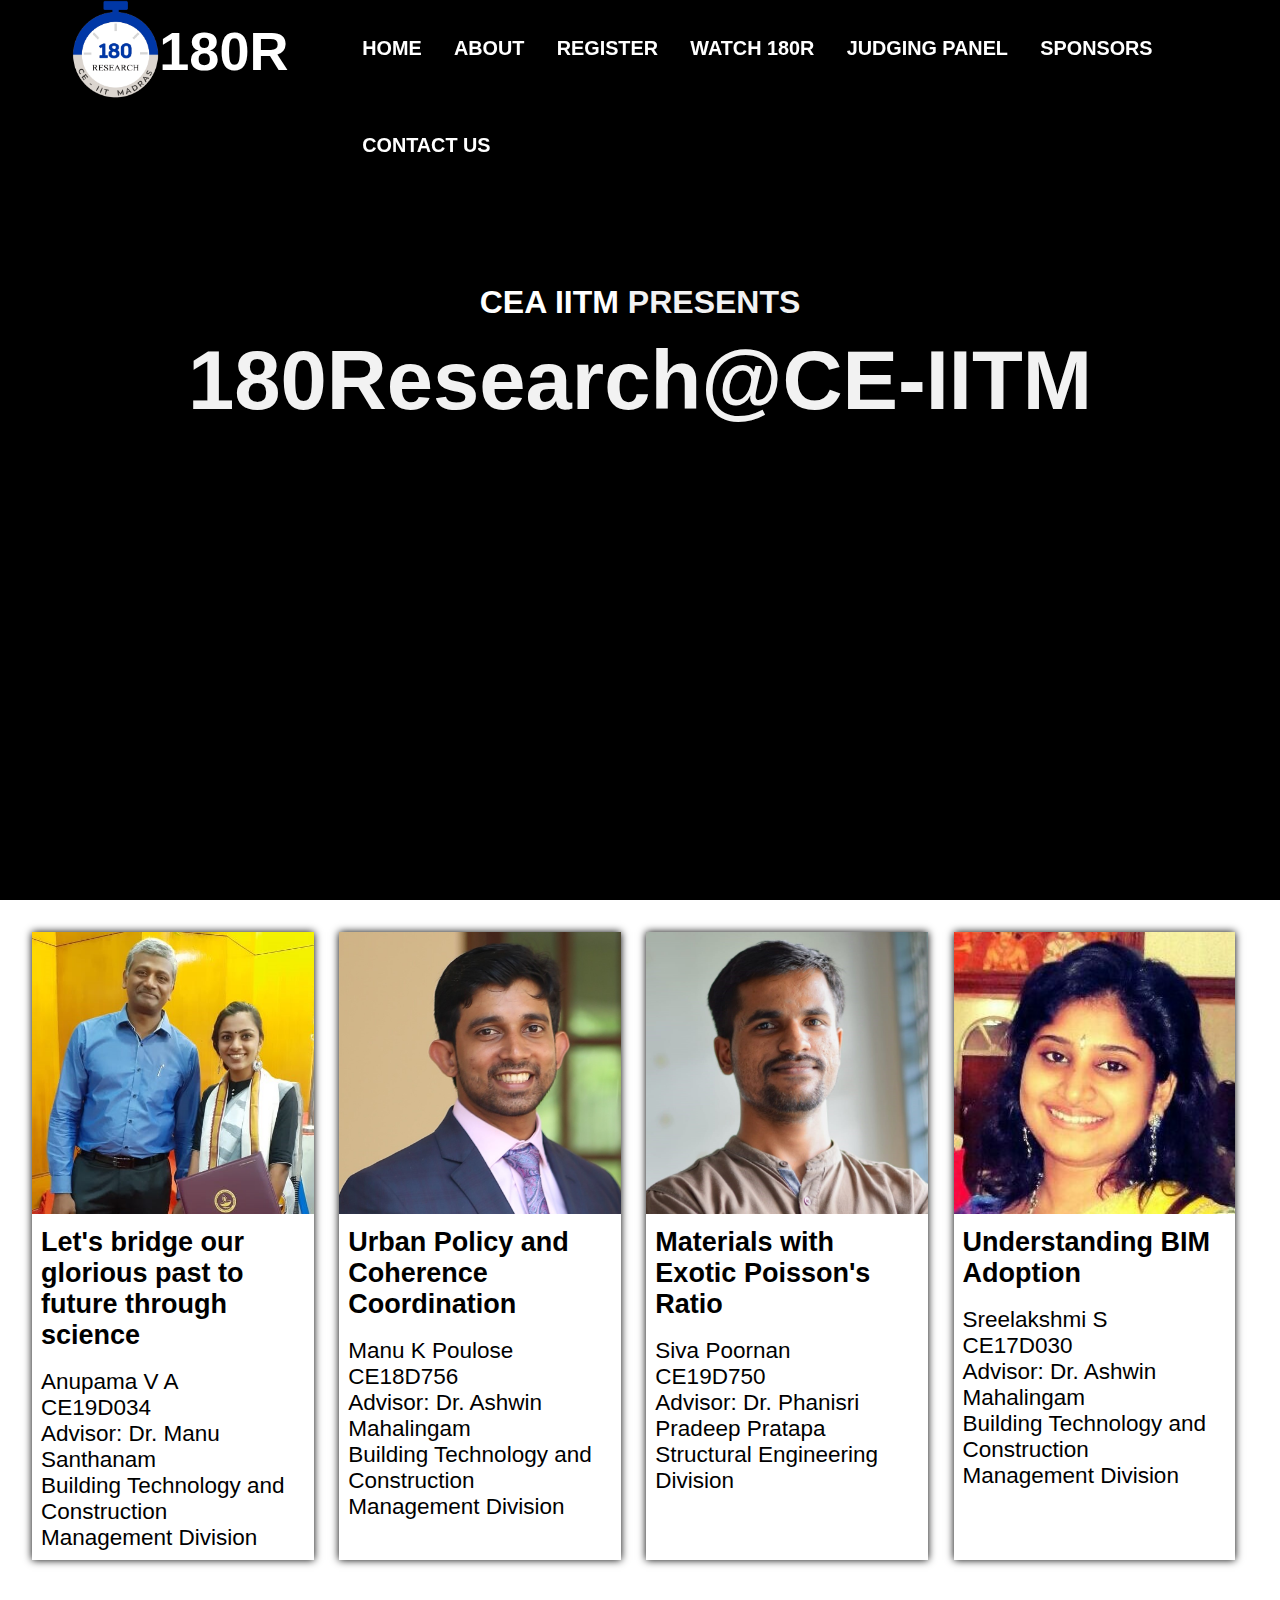
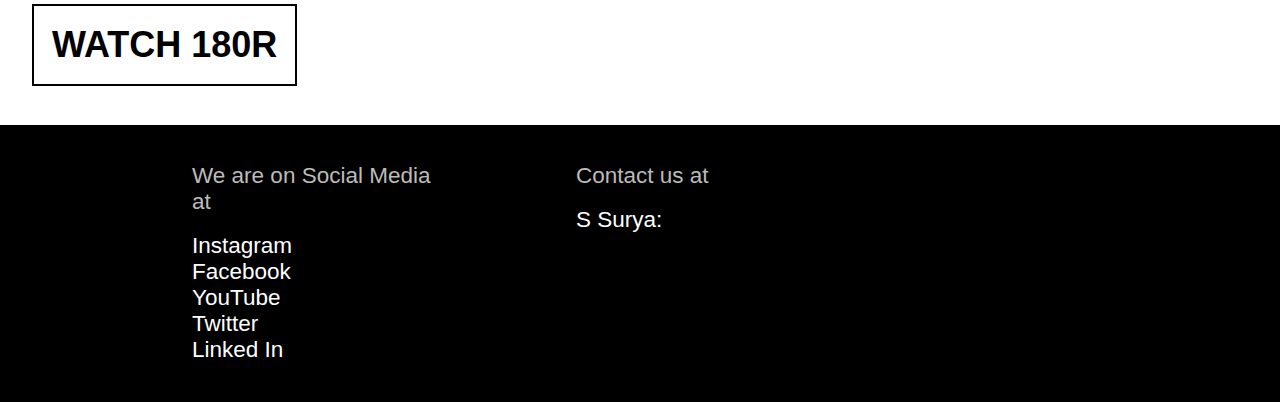
==== commit 4806b43f: "Some changes" ====
--- a/index.html
+++ b/index.html
@@ -2,7 +2,7 @@
 <html>
 <head>
 <meta name="viewport" content="width=device-width, initial-scale=1">
-<link rel="icon" type="image/png" href="icon3.png">
+<link rel="icon" type="image/png" href="180R/icon.png">
 <title>180Research</title>
 <link rel="stylesheet" type="text/css" href="style.css">
 </head>
@@ -11,7 +11,7 @@
 <script src="js.js"></script>
 
 <div id="navbar">
-  <a href="index.html" style="padding: 0;"><img src='180R-Logo.png'><p><b>180R</b></p></a>
+  <a href="index.html" style="padding: 0;"><img src='180R/180R-Logo.png'><p><b>180R</b></p></a>
   <a href="index.html"><b>HOME</b></a>
   <a href="about.html"><b>ABOUT</b></a>
   <a href=""><b>REGISTER</b></a>
@@ -30,24 +30,27 @@
     <a href=""><b>WATCH 180R</b></a>
     <a href=""><b>JUDGING PANEL</b></a>
     <a href=""><b>SPONSORS</b></a>
-    <a href="#contact" onclick="closeMenu()"><b>CONTACT US</b></a></div>
+    <a href="#contact" onclick="closeMenu()"><b>CONTACT US</b></a>
+    </div>
+    <a href="https://gargvandit.github.io/cea/" target="_blank" id="cea"><img src="180R/CEA Logo.png"></a>
+    <a href="https://www.iitm.ac.in/" target="_blank" id="iitm"><img src="180R/IITM Logo.png"></a>
 </div>
 
 <div id="mobile-navbar">
-    <a href="" id="mobile" style="padding: 0;"><img src='180R-Logo.png'>
+    <a href="" id="mobile" style="padding: 0;"><img src='180R/180R-Logo.png'>
     <p><b>180R</b></p></a>
     <span onclick="openMenu()">&#9776;</span>
 </div>
 
 <section id="video-slides">
     <video id="slider" autoplay muted loop>
-        <source src="180R.mp4" type="video/mp4">
+        <source src="180R/180R.mp4" type="video/mp4">
     </video>
     <div class="text"><span><a href="https://gargvandit.github.io/cea/" target="_blank">CEA IITM</a> PRESENTS</span><br>180Research@CE-IITM</div>
     <a href="" class="register">Register Now</a>
 </section>
 
-<div class="cards">
+<div id="cards">
     <div>
         <a href="https://youtu.be/lANEyll5hAI" target="_blank"><img class="thumbnail" src="180R S1/Anupama V A.jpg"></a>
         <p class="card-title">Let's bridge our glorious past to future through science</p>
@@ -74,10 +77,10 @@
 
 <div id="contact">
     <div>
-        <span>We are on Social Media at</span><br>Instagram<br>Facebook<br>YouTube<br>Twitter<br>Linked In
+        <span>We are on Social Media at</span><br><p>Instagram<br>Facebook<br>YouTube<br>Twitter<br>Linked In</p>
     </div>
     <div>
-        <span>Contact us at</span><br>S Surya:
+        <span>Contact us at</span><br><p>S Surya:</p>
     </div>
 </div>
 
--- a/style.css
+++ b/style.css
@@ -142,21 +142,7 @@
   position: relative;
   width: 100vw;
   height: 100vh;
-  overflow: hidden;
-}
-
-.bg-overlay {
-  display: block;
-  position: absolute;
-  top: 0;
-  left: 0;
-  width: 100%;
-  height: 100%;
-  content: ' ';
-  z-index: 0;
-  backface-visibility: hidden;
-  background: #000000;
-  background: linear-gradient(rgba(0,0,0,0) -50%, rgba(0,0,0,1) 100%);
+  background-color: #000000;
 }
 
 #video-slides video {
@@ -166,8 +152,7 @@
   width: 100%;
   height: 100%;
   object-fit: cover;
-  background-color: #000000;
-  z-index: -1;
+  opacity: 0.65;
 }
 
 .text {
@@ -195,8 +180,9 @@
 }
 
 .register {
-  color: #f2f2f2;
-  background-color: #00b344;
+  color: black;
+  background-color: transparent;
+  border: 2px solid black;
   width: 20vw;
   font-weight: bold;
   padding: 1.67vh 0;
@@ -212,6 +198,13 @@
   white-space: nowrap;
 }
 
+.register:hover {
+  color: #ffffff;
+  background-color: #00b344;
+  border-color: transparent;
+  transition: 0.25s;
+}
+
 @-webkit-keyframes text {
 from {top: 40vh; opacity: 0;}
 to {top: 25vh; opacity: 1;}
@@ -233,13 +226,13 @@
 }
 
 @-webkit-keyframes register {
-  from {width: 0;}
-  to {width: 20vw;}
+  from {width: 0;opacity: 0;}
+  to {width: 20vw;opacity: 1;}
 }
   
 @keyframes register {
-  from {width: 0;}
-  to {width: 20vw;}
+  from {width: 0;opacity: 0;}
+  to {width: 20vw;opacity: 1;}
 }
 
 @-webkit-keyframes navbar {
@@ -286,41 +279,43 @@
     width: 30vw;
     font-size: 3vw;
     left: 35vw;
+    color: #ffffff;
+    border-color: #ffffff;
   }
 
   @-webkit-keyframes register {
-    from {width: 0;}
-    to {width: 30vw;}
+    from {width: 0; opacity: 0;}
+    to {width: 30vw; opacity: 1;}
   }
     
   @keyframes register {
-    from {width: 0;}
-    to {width: 30vw;}
+    from {width: 0; opacity: 0;}
+    to {width: 30vw; opacity: 1;}
   }
 }
 
 @media screen and (max-width: 1200px) {
-#mobile-navbar {
-  display: block;
-}
-#navbar {
-  display: none;
-}
-#menu {
-  display: block;
-}
+  #mobile-navbar {
+    display: block;
+  }
+  #navbar {
+    display: none;
+  }
+  #menu {
+    display: block;
+  }
 }
 
 @media screen and (min-width: 1200px) {
-#mobile-navbar {
-  display: none;
-}
-#navbar {
-  display: block;
-}
-#menu {
-  display: none;
-}
+  #mobile-navbar {
+    display: none;
+  }
+  #navbar {
+    display: block;
+  }
+  #menu {
+    display: none;
+  }
 }
 
 .overlay {
@@ -349,7 +344,7 @@
 text-align: center;
 }
 
-.overlay a {
+.overlay-content a {
 padding: 3vh;
 text-decoration: none;
 font-size: 3.5vh;
@@ -365,50 +360,52 @@
 
 .overlay .closebtn {
 position: absolute;
-top: 0vh;
-right: 0vh;
+top: 1vh;
+right: 1vh;
+padding: 1vh;
 font-size: 10vh;
-}
-
-#glimpse {
-  margin-top: 3vw;
-  transition: 1s;
-}
-
-#glimpse a {
-  text-decoration: none;
-  color: #000000;
-}
-
-#glimpse span {
-  margin-left: 3vw;
-  font-size: 5.33vh;
-  padding: 2vh;
-  border: 3px solid #000000;
-}
-
-#glimpse span:hover {
-  color: #5566ff;
-  border-color: #5566ff;
-  transition: 0.2s;
-}
-
-@media screen and (max-width: 500px) {
-  #glimpse span {
-    font-size: 5vw;
-    padding: 1.67vw;
-  }
-}
-
-.cards {
+text-decoration: none;
+color: white;
+}
+
+#cea {
+  width: fit-content;
+  height: fit-content;
+  position: absolute;
+  left: 1.5vw;
+}
+
+#cea img {
+  height: 8vw;
+  width: auto;
+  float: left;
+  display: inline;
+}
+
+#iitm {
+  width: fit-content;
+  height: fit-content;
+  position: absolute;
+  right: 1.5vw;
+}
+
+#iitm img {
+  height: 8vw;
+  width: auto;
+  float: right;
+  display: inline;
+}
+
+#cards {
   display: flex;
   flex-direction: row;
   flex-wrap: wrap;
   margin-top: 1.5vw;
   margin-left: 1.5vw;
-}
-
-.cards > div {
+  transition: 1s;
+}
+
+#cards > div {
   background-color: #ffffff;
   width: 22vw;
   margin: 1vw;
@@ -433,12 +430,41 @@
   cursor: default;
 }
 
-@media screen and (max-width: 600px) {
-  .cards {
+#watch180r {
+  text-decoration: none;
+  color: #000000;
+  font-size: 4vh;
+  border: 2px solid #000000;
+  margin: 2.5vw 2.5vw;
+  width: fit-content;
+  height: fit-content;
+  padding: 2vh;
+  display: block;
+}
+
+#watch180r:hover {
+  color: #ffffff;
+  background-color: #5566ff;
+  border: 2px solid #ffffff;
+  transition: 0.25s;
+}
+
+@media screen and (max-width: 700px) {
+  #cea img {
+    width: 15vw;
+    height: auto;
+  }
+  
+  #iitm img {
+    width: 15vw;
+    height: auto;
+  }
+  
+  #cards {
     flex-flow: row wrap;
   }
   
-  .cards > div {
+  #cards > div {
     width: 45vw;
     text-align: center;
     font-size: 2vw;
@@ -458,14 +484,29 @@
   .card-details {
     font-size: 2.5vw;
   }
+
+  #watch180r {
+    font-size: 4vw;
+    margin: 2.5vw 3.5vw;
+  }
 }
 
 @media screen and (max-width: 365px) {
-  .cards {
+  #cea img {
+    width: 15vw;
+    height: auto;
+  }
+  
+  #iitm img {
+    width: 15vw;
+    height: auto;
+  }
+  
+  #cards {
     flex-flow: column;
   }
   
-  .cards > div {
+  #cards > div {
     width: 90vw;
     text-align: center;
     font-size: 2vw;
@@ -487,27 +528,54 @@
     font-size: 2.5vw;
     font-family: Verdana, Geneva, Tahoma, sans-serif;
   }
+
+  #watch180r {
+    font-size: 4vw;
+    margin: 2.5vw 5vw;
+  }
 }
 
 #contact {
+  display: flex;
+  flex-direction: row;
+  flex-wrap: wrap;
+  margin-top: 3vw;
+  padding: 3vw 10vw;
   background-color: #000000;
-  padding: 5vh;
+}
+
+#contact > div {
+  width: fit-content;
+  max-width: 30vw;
+  color: #ffffff;
   font-size: 2.5vh;
-  margin-top: 5vh;
-}
-  
-#contact span {
-  color: #acacac;
-}
-  
-#contact p {
-  color: white;
-}
-
-@media screen and (max-width: 600px) {
+  padding: 0 5vw;
+}
+
+#contact > div span {
+  color: #bbbbbb;
+}
+
+#contact > div p {
+  margin-top: 2vh;
+}
+
+@media screen and (max-width: 500px) {
   #contact {
-    padding: 5vw;
-    font-size: 3.5vw;
+    width: 100vw;
+    margin-top: 3vw;
+    padding: 3vw 5vw;
+  }
+  
+  #contact > div {
+    width: fit-content;
+    max-width: 45vw;
+    font-size: 2.5vw;
+    padding: 3vw 4vw;
+  }
+
+  #contact > div p {
+    margin-top: 2vw;
   }
 }
 
@@ -517,6 +585,7 @@
   background-color: #111111;
   position: fixed;
   top: 0;
+  z-index: 1;
   width: 100%;
   display: block;
   animation-name: about-navbar;
@@ -556,15 +625,15 @@
 }
 
 #about180r {
-  position: relative;
+  position: absolute;
   top: 11vh;
   padding: 2vw;
-  width: 100vw;
+  width: fit-content;
   height: fit-content;
 }
 
 .collapsible {
-  background-color: #3d3d3d;
+  background-color: #111111;
   color: white;
   cursor: pointer;
   padding: 2vh 0;
@@ -579,7 +648,7 @@
 }
 
 .active, .collapsible:hover {
-  background-color: #202020;
+  background-color: #000000;
 }
 
 .content {
@@ -588,7 +657,7 @@
   width: 65vw;
   overflow: hidden;
   transition: max-height 0.2s ease-out;
-  background-color: #f1f1f1;
+  background-color: #f3f3f3;
   animation-name: collapsible;
 }
 
@@ -702,4 +771,4 @@
     from {width: 0}
     to {width: 96vw}
   }
-}
+}